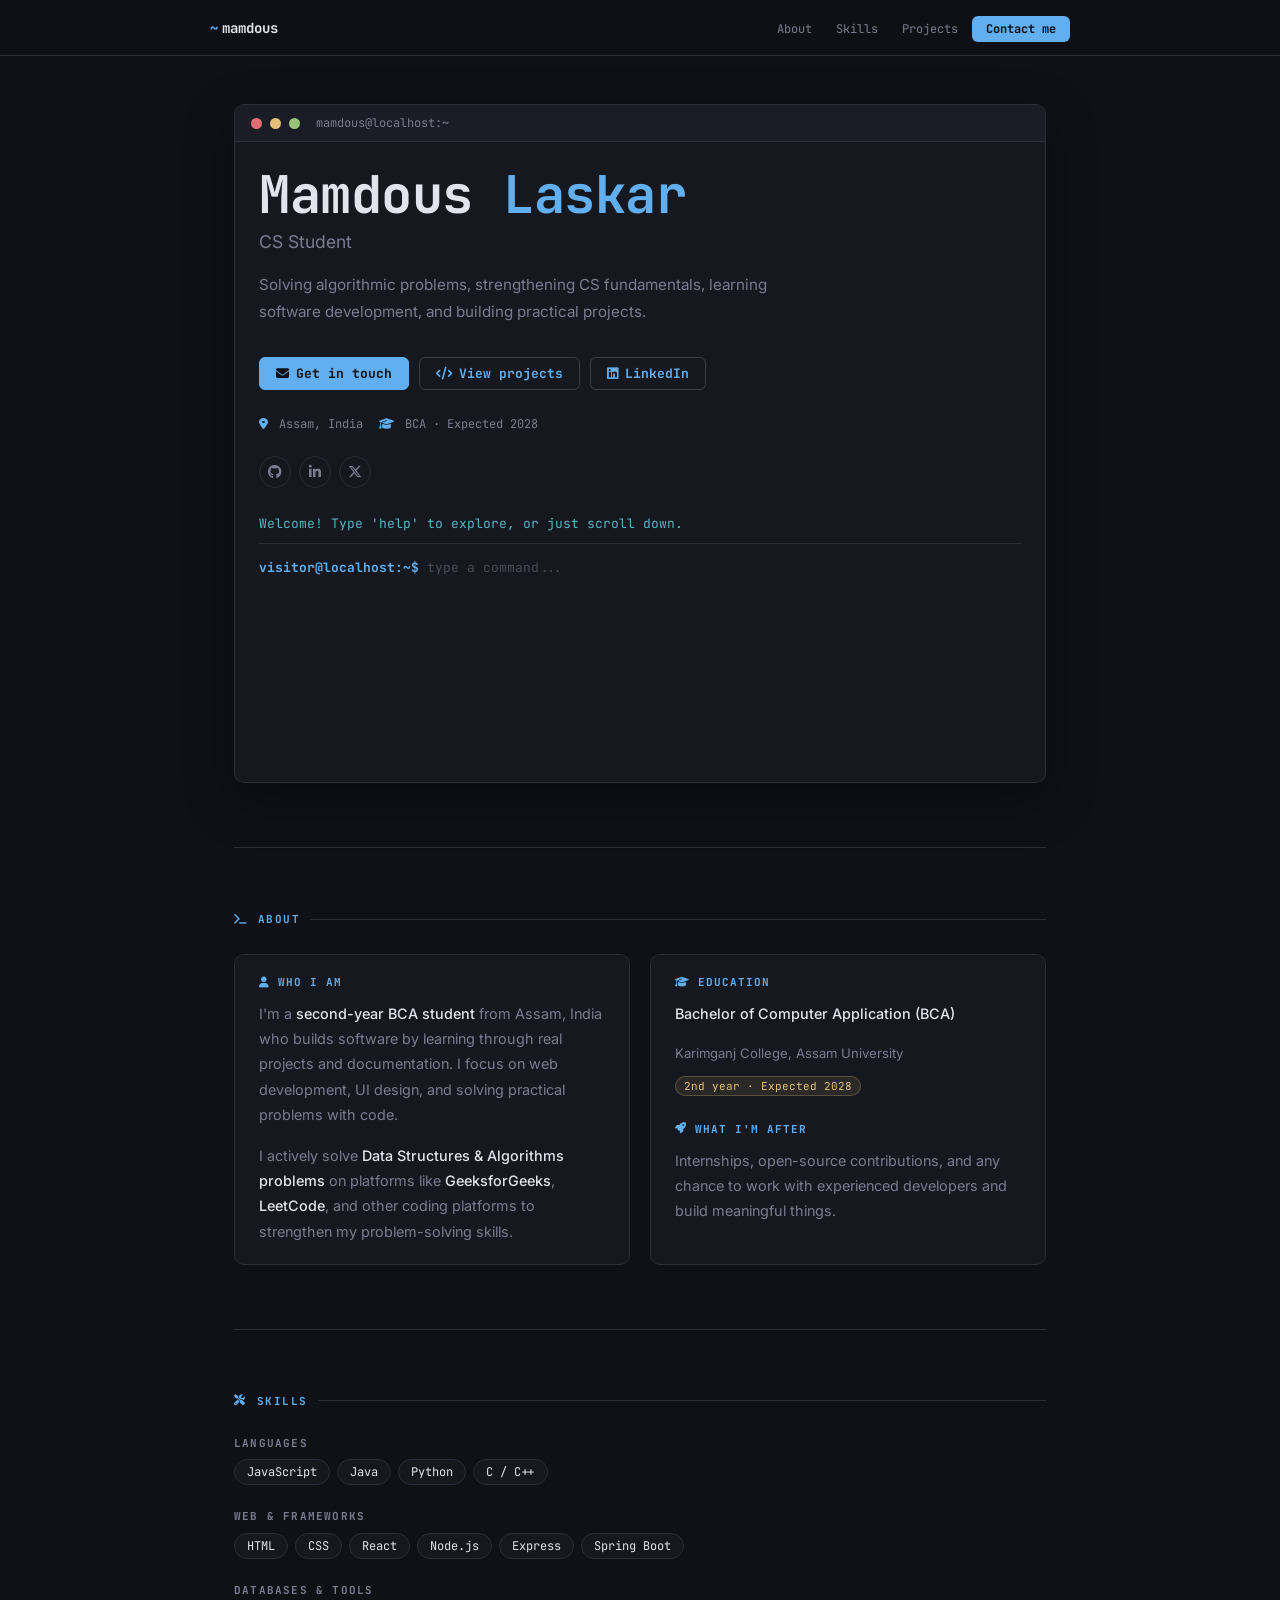
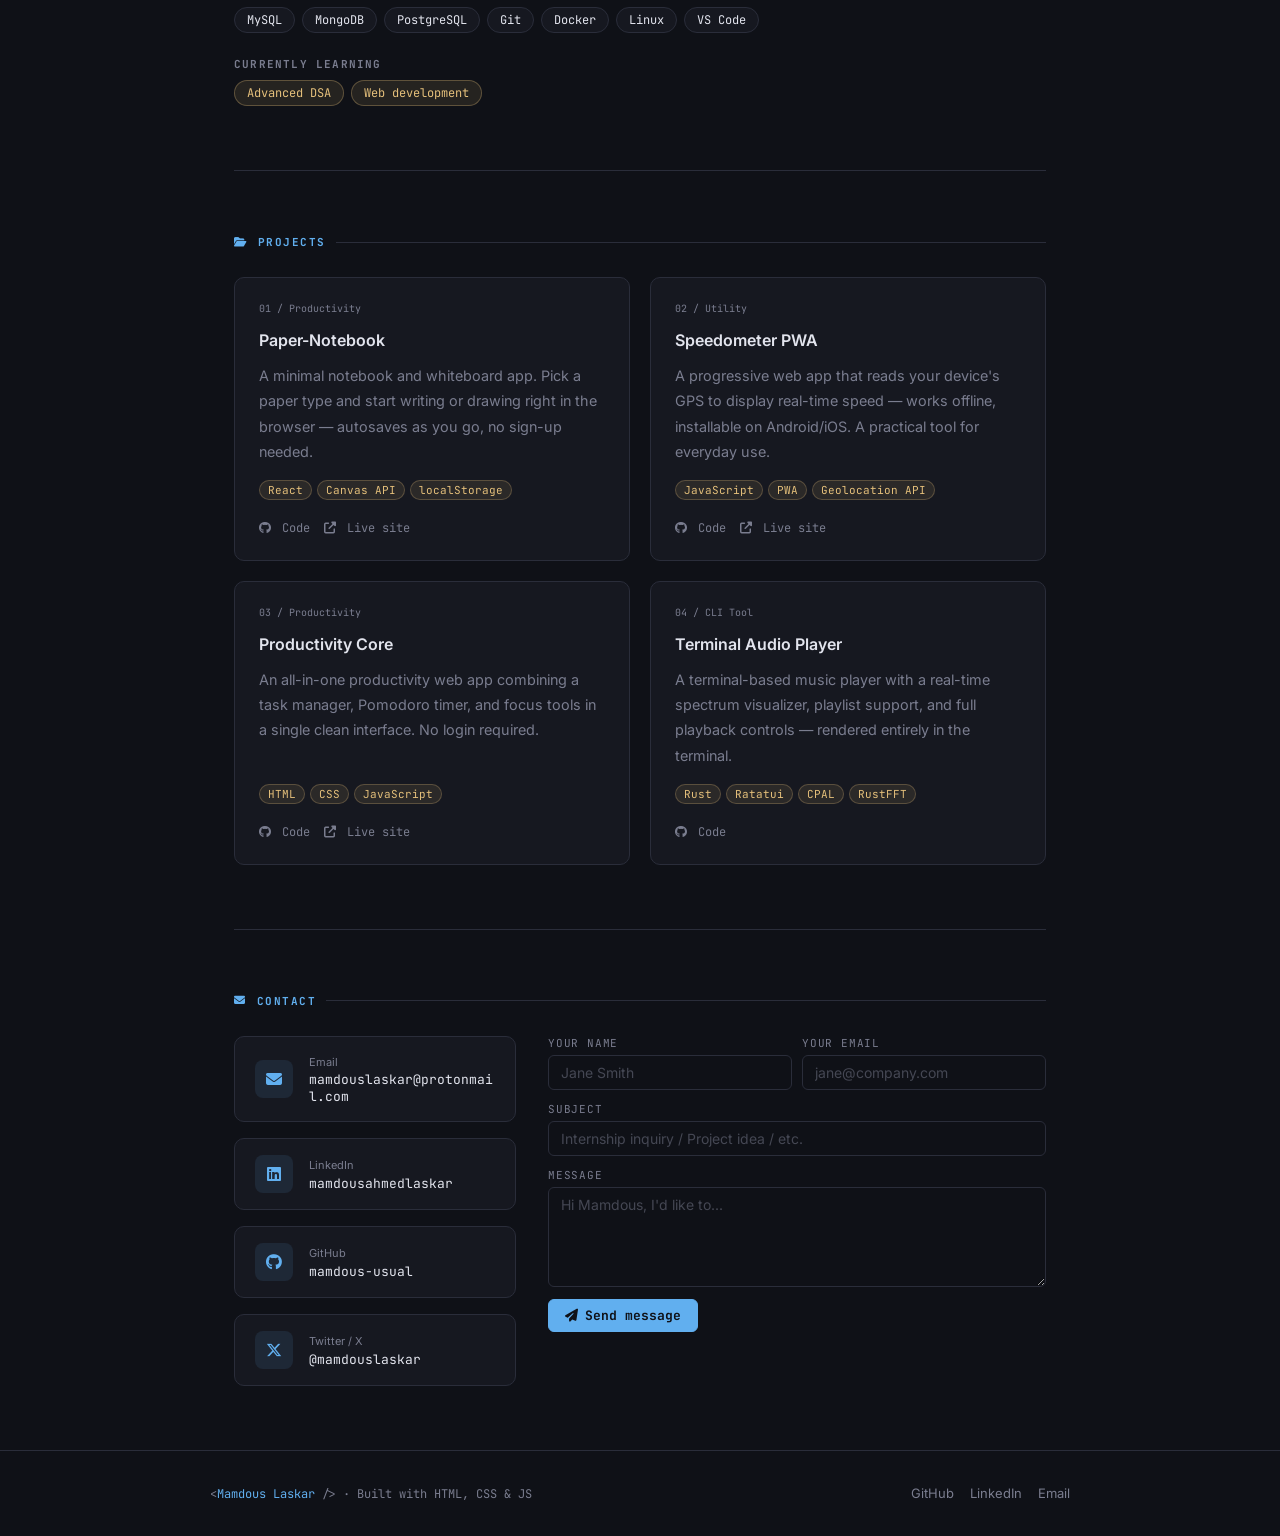
==== index.html @ cb84c3ed "Remake the website" ====
<!DOCTYPE html>
<html lang="en">
<head>
<meta charset="UTF-8">
<meta name="viewport" content="width=device-width, initial-scale=1.0">
<title>Mamdous Laskar</title>
<meta name="description" content="Interested in computers, software, and understanding how things work.">
<meta name="author" content="Mamdous Laskar">
<meta name="theme-color" content="#0f1117">
<meta property="og:title" content="Mamdous Laskar">
<meta property="og:description" content="A curious mind with a thing for computers.">
<meta property="og:type" content="website">
<meta property="og:url" content="https://mamdous.vercel.app/">
<meta name="twitter:card" content="summary">
<link rel="canonical" href="https://mamdous.vercel.app/">
<link rel="icon" type="image/svg+xml" href="favicon.svg">

<link rel="preconnect" href="https://fonts.googleapis.com">
<link rel="preconnect" href="https://fonts.gstatic.com" crossorigin>
<link rel="stylesheet" href="https://fonts.googleapis.com/css2?family=JetBrains+Mono:wght@400;500;700&family=Inter:wght@400;500;600&display=swap">
<link rel="stylesheet" href="https://cdnjs.cloudflare.com/ajax/libs/font-awesome/6.5.1/css/all.min.css">
<link rel="stylesheet" href="css/style.css">
<noscript><style>.fade-in { opacity: 1; transform: none; }</style></noscript>

<script type="application/ld+json">
{
  "@context": "https://schema.org",
  "@type": "Person",
  "name": "Mamdous Laskar",
  "jobTitle": "Computer Science Student",
  "url": "https://mamdous.me",
  "sameAs": [
    "https://github.com/mamdous-usual",
    "https://linkedin.com/in/mamdousahmedlaskar",
    "https://x.com/mamdouslaskar"
  ],
  "contactPoint": { "@type": "ContactPoint", "email": "mamdouslaskar@protonmail.com" }
}
</script>
</head>
<body>

<nav aria-label="Main navigation">
  <a href="#" class="nav-logo"><span>~</span>mamdous</a>
  <ul class="nav-links">
    <li><a href="#about">About</a></li>
    <li><a href="#skills">Skills</a></li>
    <li><a href="#projects">Projects</a></li>
    <li><a href="#contact" class="nav-cta">Contact me</a></li>
  </ul>
  <button class="nav-toggle" id="nav-toggle" aria-label="Toggle menu" aria-expanded="false" aria-controls="mobile-nav">
    <i class="fas fa-bars" aria-hidden="true"></i>
  </button>
</nav>

<div class="mobile-nav" id="mobile-nav">
  <a href="#about">About</a>
  <a href="#skills">Skills</a>
  <a href="#projects">Projects</a>
  <a href="#contact" class="nav-cta">Contact me</a>
</div>

<main>

<!-- Hero: the terminal -->
<section id="hero" aria-label="Introduction">
  <div class="terminal" role="region" aria-label="Interactive terminal">
    <div class="terminal-bar" aria-hidden="true">
      <span class="dot dot-red"></span>
      <span class="dot dot-amber"></span>
      <span class="dot dot-green"></span>
      <span class="terminal-title">mamdous@localhost:~</span>
    </div>

    <div class="terminal-body" id="term-body">
      <div class="intro">
        <h1 class="name"><span>Mamdous</span> <span class="name-accent">Laskar</span></h1>
        <p class="title">CS Student</p>
        <p class="desc">Solving algorithmic problems, strengthening CS fundamentals, learning software development, and building practical projects.</p>

        <div class="actions">
          <a href="#contact" class="btn btn-primary"><i class="fas fa-envelope" aria-hidden="true"></i> Get in touch</a>
          <a href="#projects" class="btn"><i class="fas fa-code" aria-hidden="true"></i> View projects</a>
          <a href="https://linkedin.com/in/mamdousahmedlaskar" target="_blank" rel="noopener" class="btn"><i class="fab fa-linkedin" aria-hidden="true"></i> LinkedIn</a>
        </div>

        <ul class="meta">
          <li><i class="fas fa-map-marker-alt" aria-hidden="true"></i> Assam, India</li>
          <li><i class="fas fa-graduation-cap" aria-hidden="true"></i> BCA · Expected 2028</li>
        </ul>

        <div class="social">
          <a href="https://github.com/mamdous-usual" target="_blank" rel="noopener" aria-label="GitHub"><i class="fab fa-github" aria-hidden="true"></i></a>
          <a href="https://linkedin.com/in/mamdousahmedlaskar" target="_blank" rel="noopener" aria-label="LinkedIn"><i class="fab fa-linkedin-in" aria-hidden="true"></i></a>
          <a href="https://x.com/mamdouslaskar" target="_blank" rel="noopener" aria-label="X"><i class="fab fa-x-twitter" aria-hidden="true"></i></a>
        </div>
      </div>

      <div id="term-output" aria-live="polite"></div>

      <label class="prompt-row">
        <span class="prompt" aria-hidden="true">visitor@localhost:~$</span>
        <span class="input-wrap">
          <span class="suggest" id="suggest" role="listbox"></span>
          <input type="text" id="term-input" aria-label="Terminal command" placeholder="type a command..." autocomplete="off" autocorrect="off" autocapitalize="off" spellcheck="false">
        </span>
      </label>
    </div>
  </div>
</section>

<!-- About -->
<section id="about" class="fade-in" aria-labelledby="about-heading">
  <h2 class="section-label" id="about-heading"><i class="fas fa-terminal" aria-hidden="true"></i> About</h2>
  <div class="grid grid-2">
    <div class="card">
      <h3 class="card-title"><i class="fas fa-user" aria-hidden="true"></i> Who I am</h3>
      <p>I'm a <strong>second-year BCA student</strong> from Assam, India who builds software by learning through real projects and documentation. I focus on web development, UI design, and solving practical problems with code.</p>
      <p>I actively solve <strong>Data Structures &amp; Algorithms problems</strong> on platforms like <strong>GeeksforGeeks</strong>, <strong>LeetCode</strong>, and other coding platforms to strengthen my problem-solving skills.</p>
    </div>
    <div class="card">
      <h3 class="card-title"><i class="fas fa-graduation-cap" aria-hidden="true"></i> Education</h3>
      <p class="edu-degree">Bachelor of Computer Application (BCA)</p>
      <p class="edu-school">Karimganj College, Assam University</p>
      <span class="tag tag-amber">2nd year · Expected 2028</span>

      <h3 class="card-title card-title-spaced"><i class="fas fa-rocket" aria-hidden="true"></i> What I'm after</h3>
      <p>Internships, open-source contributions, and any chance to work with experienced developers and build meaningful things.</p>
    </div>
  </div>
</section>

<!-- Skills -->
<section id="skills" class="fade-in" aria-labelledby="skills-heading">
  <h2 class="section-label" id="skills-heading"><i class="fas fa-tools" aria-hidden="true"></i> Skills</h2>
  <div class="skills">
    <div>
      <h3 class="skill-group">Languages</h3>
      <div class="pills">
        <span class="pill">JavaScript</span>
        <span class="pill">Java</span>
        <span class="pill">Python</span>
        <span class="pill">C / C++</span>
      </div>
    </div>
    <div>
      <h3 class="skill-group">Web &amp; Frameworks</h3>
      <div class="pills">
        <span class="pill">HTML</span>
        <span class="pill">CSS</span>
        <span class="pill">React</span>
        <span class="pill">Node.js</span>
        <span class="pill">Express</span>
        <span class="pill">Spring Boot</span>
      </div>
    </div>
    <div>
      <h3 class="skill-group">Databases &amp; Tools</h3>
      <div class="pills">
        <span class="pill">MySQL</span>
        <span class="pill">MongoDB</span>
        <span class="pill">PostgreSQL</span>
        <span class="pill">Git</span>
        <span class="pill">Docker</span>
        <span class="pill">Linux</span>
        <span class="pill">VS Code</span>
      </div>
    </div>
    <div>
      <h3 class="skill-group">Currently learning</h3>
      <div class="pills">
        <span class="pill pill-amber">Advanced DSA</span>
        <span class="pill pill-amber">Web development</span>
      </div>
    </div>
  </div>
</section>

<!-- Projects -->
<section id="projects" class="fade-in" aria-labelledby="projects-heading">
  <h2 class="section-label" id="projects-heading"><i class="fas fa-folder-open" aria-hidden="true"></i> Projects</h2>
  <div class="grid grid-projects">

    <article class="card project">
      <p class="project-kind">01 / Productivity</p>
      <h3 class="project-name">Paper-Notebook</h3>
      <p class="project-desc">A minimal notebook and whiteboard app. Pick a paper type and start writing or drawing right in the browser — autosaves as you go, no sign-up needed.</p>
      <div class="tags"><span class="tag tag-amber">React</span><span class="tag tag-amber">Canvas API</span><span class="tag tag-amber">localStorage</span></div>
      <div class="project-links">
        <a href="https://github.com/mamdous-usual/paper-notebook" target="_blank" rel="noopener"><i class="fab fa-github" aria-hidden="true"></i> Code</a>
        <a href="https://papernotebook.vercel.app" target="_blank" rel="noopener"><i class="fas fa-external-link-alt" aria-hidden="true"></i> Live site</a>
      </div>
    </article>

    <article class="card project">
      <p class="project-kind">02 / Utility</p>
      <h3 class="project-name">Speedometer PWA</h3>
      <p class="project-desc">A progressive web app that reads your device's GPS to display real-time speed — works offline, installable on Android/iOS. A practical tool for everyday use.</p>
      <div class="tags"><span class="tag tag-amber">JavaScript</span><span class="tag tag-amber">PWA</span><span class="tag tag-amber">Geolocation API</span></div>
      <div class="project-links">
        <a href="https://github.com/mamdous-usual/speedometer" target="_blank" rel="noopener"><i class="fab fa-github" aria-hidden="true"></i> Code</a>
        <a href="https://speedometerweb.vercel.app" target="_blank" rel="noopener"><i class="fas fa-external-link-alt" aria-hidden="true"></i> Live site</a>
      </div>
    </article>

    <article class="card project">
      <p class="project-kind">03 / Productivity</p>
      <h3 class="project-name">Productivity Core</h3>
      <p class="project-desc">An all-in-one productivity web app combining a task manager, Pomodoro timer, and focus tools in a single clean interface. No login required.</p>
      <div class="tags"><span class="tag tag-amber">HTML</span><span class="tag tag-amber">CSS</span><span class="tag tag-amber">JavaScript</span></div>
      <div class="project-links">
        <a href="https://github.com/mamdous-usual/productivity-core" target="_blank" rel="noopener"><i class="fab fa-github" aria-hidden="true"></i> Code</a>
        <a href="https://productivitycore.vercel.app" target="_blank" rel="noopener"><i class="fas fa-external-link-alt" aria-hidden="true"></i> Live site</a>
      </div>
    </article>

    <article class="card project">
      <p class="project-kind">04 / CLI Tool</p>
      <h3 class="project-name">Terminal Audio Player</h3>
      <p class="project-desc">A terminal-based music player with a real-time spectrum visualizer, playlist support, and full playback controls — rendered entirely in the terminal.</p>
      <div class="tags"><span class="tag tag-amber">Rust</span><span class="tag tag-amber">Ratatui</span><span class="tag tag-amber">CPAL</span><span class="tag tag-amber">RustFFT</span></div>
      <div class="project-links">
        <a href="https://github.com/mamdous-usual/terminal-audio-player" target="_blank" rel="noopener"><i class="fab fa-github" aria-hidden="true"></i> Code</a>
      </div>
    </article>

  </div>
</section>

<!-- Contact -->
<section id="contact" class="fade-in" aria-labelledby="contact-heading">
  <h2 class="section-label" id="contact-heading"><i class="fas fa-envelope" aria-hidden="true"></i> Contact</h2>
  <div class="grid grid-2 contact">
    <div class="contact-list">
      <a href="mailto:mamdouslaskar@protonmail.com" class="contact-item">
        <span class="contact-icon"><i class="fas fa-envelope" aria-hidden="true"></i></span>
        <span><span class="contact-label">Email</span><span class="contact-value">mamdouslaskar@protonmail.com</span></span>
      </a>
      <a href="https://linkedin.com/in/mamdousahmedlaskar" target="_blank" rel="noopener" class="contact-item">
        <span class="contact-icon"><i class="fab fa-linkedin" aria-hidden="true"></i></span>
        <span><span class="contact-label">LinkedIn</span><span class="contact-value">mamdousahmedlaskar</span></span>
      </a>
      <a href="https://github.com/mamdous-usual" target="_blank" rel="noopener" class="contact-item">
        <span class="contact-icon"><i class="fab fa-github" aria-hidden="true"></i></span>
        <span><span class="contact-label">GitHub</span><span class="contact-value">mamdous-usual</span></span>
      </a>
      <a href="https://x.com/mamdouslaskar" target="_blank" rel="noopener" class="contact-item">
        <span class="contact-icon"><i class="fab fa-x-twitter" aria-hidden="true"></i></span>
        <span><span class="contact-label">Twitter / X</span><span class="contact-value">@mamdouslaskar</span></span>
      </a>
    </div>

    <form class="form" id="contact-form" aria-label="Send a message">
      <div class="form-row">
        <div class="field">
          <label for="cf-name">Your name</label>
          <input type="text" id="cf-name" placeholder="Jane Smith" autocomplete="name" required>
        </div>
        <div class="field">
          <label for="cf-email">Your email</label>
          <input type="email" id="cf-email" placeholder="jane@company.com" autocomplete="email" required>
        </div>
      </div>
      <div class="field">
        <label for="cf-subject">Subject</label>
        <input type="text" id="cf-subject" placeholder="Internship inquiry / Project idea / etc." required>
      </div>
      <div class="field">
        <label for="cf-msg">Message</label>
        <textarea id="cf-msg" placeholder="Hi Mamdous, I'd like to..." required></textarea>
      </div>
      <button type="submit" class="btn btn-primary"><i class="fas fa-paper-plane" aria-hidden="true"></i> Send message</button>
      <p class="form-status" id="form-status" role="status" aria-live="polite" hidden></p>
    </form>
  </div>
</section>

</main>

<footer>
  <p class="footer-mono">&lt;<span>Mamdous Laskar</span> /&gt; · Built with HTML, CSS &amp; JS</p>
  <div class="footer-links">
    <a href="https://github.com/mamdous-usual" target="_blank" rel="noopener">GitHub</a>
    <a href="https://linkedin.com/in/mamdousahmedlaskar" target="_blank" rel="noopener">LinkedIn</a>
    <a href="mailto:mamdouslaskar@protonmail.com">Email</a>
  </div>
</footer>

<script src="js/terminal.js"></script>
<script src="js/main.js"></script>
</body>
</html>
---- css/style.css ----
/* ---------- tokens (GitHub dark) ---------- */
:root {
  --bg:        #0f1117;
  --inset:     #1a1d25;
  --surface:   #161820;
  --raised:    #1d1f2b;
  --border:    #2a2d3a;
  --border-hi: #3a3d4a;
  --text:      #e2e4ed;
  --muted:     #7a7d8f;

  --blue:      #61afef;
  --amber:     #e5c07b;
  --red:       #e06c75;
  --cyan:      #56b6c2;

  --blue-tint:  rgba(97, 175, 239, 0.1);
  --amber-tint: rgba(229, 192, 123, 0.1);

  --mono: 'JetBrains Mono', ui-monospace, SFMono-Regular, Menlo, monospace;
  --sans: 'Inter', -apple-system, 'Segoe UI', sans-serif;
  --radius: 6px;
  --width: 860px;
  --nav-h: 56px;
}

/* ---------- base ---------- */
*, *::before, *::after { margin: 0; padding: 0; box-sizing: border-box; }
[hidden] { display: none !important; }

html { scroll-behavior: smooth; scroll-padding-top: calc(var(--nav-h) + 16px); }

body {
  background: var(--bg);
  color: var(--text);
  font-family: var(--sans);
  line-height: 1.65;
  overflow-x: hidden;
}

a { color: var(--blue); text-decoration: none; }
a:hover { text-decoration: underline; }
ul { list-style: none; }

:focus-visible { outline: 2px solid var(--blue); outline-offset: 2px; }

::-webkit-scrollbar { width: 8px; height: 8px; }
::-webkit-scrollbar-thumb { background: var(--border); border-radius: 4px; }
::-webkit-scrollbar-thumb:hover { background: var(--border-hi); }

main { max-width: var(--width); margin: 0 auto; padding: 0 1.5rem; }
section { padding: 4rem 0; border-bottom: 1px solid var(--border); }
section:last-of-type { border-bottom: 0; }

.section-label {
  display: flex; align-items: center; gap: 10px;
  margin-bottom: 1.75rem;
  font: 700 11px var(--mono);
  letter-spacing: 1.5px; text-transform: uppercase;
  color: var(--blue);
}
.section-label::after { content: ''; flex: 1; height: 1px; background: var(--border); }

/* ---------- nav ---------- */
nav {
  position: sticky; top: 0; z-index: 100;
  height: var(--nav-h);
  padding: 0 max(1.5rem, calc((100% - var(--width)) / 2));
  display: flex; align-items: center; justify-content: space-between;
  background: rgba(15, 17, 23, 0.9);
  backdrop-filter: blur(12px);
  border-bottom: 1px solid var(--border);
}
.nav-logo { font: 700 14px var(--mono); color: var(--text); }
.nav-logo span { color: var(--blue); margin-right: 4px; }
.nav-logo:hover { text-decoration: none; }

.nav-links { display: flex; align-items: center; gap: 4px; }
.nav-links a, .mobile-nav a {
  font: 12px var(--mono);
  color: var(--muted);
  padding: 5px 10px;
  border-radius: var(--radius);
}
.nav-links a:hover, .mobile-nav a:hover { color: var(--text); background: var(--raised); text-decoration: none; }
.nav-links a[aria-current], .mobile-nav a[aria-current] { color: var(--text); }

.nav-links .nav-cta, .mobile-nav .nav-cta {
  color: var(--bg); background: var(--blue); font-weight: 700;
  padding: 5px 14px;
}
.nav-links .nav-cta:hover, .mobile-nav .nav-cta:hover { background: var(--blue); opacity: .88; }

.nav-toggle {
  display: none;
  width: 36px; height: 36px;
  align-items: center; justify-content: center;
  background: var(--raised); color: var(--text);
  border: 1px solid var(--border); border-radius: var(--radius);
  cursor: pointer;
}
.nav-toggle:hover { border-color: var(--border-hi); }

.mobile-nav {
  display: none;
  position: fixed; top: var(--nav-h); left: 0; right: 0; z-index: 99;
  padding: 1rem; gap: 4px; flex-direction: column;
  background: var(--bg);
  border-bottom: 1px solid var(--border);
}
.mobile-nav.open { display: flex; }
.mobile-nav a { font-size: 14px; padding: 10px 14px; }
.mobile-nav .nav-cta { text-align: center; margin-top: 4px; }

/* ---------- buttons, tags, cards ---------- */
.btn {
  display: inline-flex; align-items: center; gap: 7px;
  padding: 7px 16px;
  font: 700 13px var(--mono);
  color: var(--blue); background: transparent;
  border: 1px solid var(--border-hi); border-radius: var(--radius);
  cursor: pointer; white-space: nowrap;
  transition: background .15s, border-color .15s;
}
.btn:hover { background: var(--blue-tint); border-color: var(--blue); text-decoration: none; }
.btn-primary { color: var(--bg); background: var(--blue); border-color: var(--blue); }
.btn-primary:hover { background: var(--blue); opacity: .88; }

.tag, .pill {
  display: inline-block;
  font: 11px var(--mono);
  border-radius: 20px;
}
.tag { padding: 2px 8px; }
.tag-amber { color: var(--amber); background: var(--amber-tint); border: 1px solid rgba(229, 192, 123, 0.25); }
.pill { font-size: 12px; padding: 4px 12px; background: var(--surface); border: 1px solid var(--border); }
.pill:hover { border-color: var(--blue); color: var(--blue); }
.pill-amber { color: var(--amber); border-color: rgba(229, 192, 123, 0.3); background: var(--amber-tint); }
.pill-amber:hover { border-color: var(--amber); color: var(--amber); }

.grid { display: grid; gap: 1.25rem; }
.grid-2 { grid-template-columns: 1fr 1fr; }
.grid-projects { grid-template-columns: repeat(auto-fit, minmax(260px, 1fr)); }

.card {
  background: var(--surface);
  border: 1px solid var(--border);
  border-radius: 10px;
  padding: 1.25rem 1.5rem;
}
.card p { font-size: .9rem; color: var(--muted); line-height: 1.75; }
.card p + p { margin-top: 1rem; }
.card strong { color: var(--text); font-weight: 500; }
.card-title {
  display: flex; align-items: center; gap: 8px;
  margin-bottom: .75rem;
  font: 700 11px var(--mono);
  letter-spacing: 1px; text-transform: uppercase;
  color: var(--blue);
}
.card-title-spaced { margin-top: 1.5rem; }

/* ---------- hero / terminal ---------- */
#hero { padding: 3rem 0 4rem; }

.terminal {
  background: var(--surface);
  border: 1px solid var(--border);
  border-radius: 10px;
  overflow: hidden;
  box-shadow: 0 16px 48px rgba(0, 0, 0, 0.35);
}
.terminal-bar {
  display: flex; align-items: center; gap: 8px;
  padding: 10px 16px;
  background: var(--inset);
  border-bottom: 1px solid var(--border);
}
.dot { width: 11px; height: 11px; border-radius: 50%; }
.dot-red { background: var(--red); }
.dot-amber { background: var(--amber); }
.dot-green { background: #98c379; }
.terminal-title { margin-left: 8px; font: 12px var(--mono); color: var(--muted); }

.terminal-body {
  height: clamp(420px, 72vh, 640px);
  padding: 1.5rem;
  overflow-y: auto;
  font: 13px/1.8 var(--mono);
}

/* intro (sits at the top of the terminal) */
.intro { margin-bottom: 1.5rem; }
.name {
  font: 700 clamp(2rem, 5vw, 3.25rem)/1.1 var(--mono);
  letter-spacing: -.5px;
}
.name-accent { color: var(--blue); }
.title { margin: .5rem 0 1.25rem; font: 1.1rem var(--sans); color: var(--muted); }
.desc { max-width: 520px; margin-bottom: 2rem; font: .95rem/1.75 var(--sans); color: var(--muted); }

.actions { display: flex; flex-wrap: wrap; gap: 10px; }
.meta { display: flex; flex-wrap: wrap; gap: 6px 16px; margin-top: 1.5rem; font-size: 12px; color: var(--muted); }
.meta i { margin-right: 4px; color: var(--blue); }
.social { display: flex; gap: 8px; margin-top: 1.25rem; }
.social a {
  width: 32px; height: 32px;
  display: flex; align-items: center; justify-content: center;
  font-size: 14px; color: var(--muted);
  border: 1px solid var(--border); border-radius: 50%;
}
.social a:hover { color: var(--text); border-color: var(--border-hi); background: var(--raised); text-decoration: none; }

/* terminal output */
#term-output pre { font: inherit; white-space: pre-wrap; word-break: break-word; color: var(--muted); }
#term-output .echo { color: var(--text); margin-top: .5rem; }
.prompt, #term-output .echo .ps { color: var(--blue); font-weight: 700; white-space: nowrap; }
.ok   { color: var(--blue); }
.info { color: var(--cyan); }
.warn { color: var(--amber); }
.err  { color: var(--red); }

.prompt-row {
  display: flex; align-items: center; gap: 8px;
  margin-top: .5rem; padding-top: 12px;
  border-top: 1px solid var(--border);
}
.input-wrap { position: relative; flex: 1; display: flex; }
#term-input {
  flex: 1; min-width: 0;
  background: none; border: 0; outline: 0;
  font: inherit; color: var(--text); caret-color: var(--blue);
}
#term-input::placeholder { color: var(--muted); opacity: .5; }

.suggest {
  display: none;
  position: absolute; bottom: 100%; left: 0; right: 0; z-index: 10;
  margin-bottom: 8px;
  background: var(--raised); border: 1px solid var(--border); border-radius: var(--radius);
  overflow: hidden;
}
.suggest.open { display: block; }
.suggest div { padding: 6px 12px; font-size: 12px; color: var(--muted); cursor: pointer; }
.suggest div:hover, .suggest div.active { background: var(--border); color: var(--text); }

/* ---------- about ---------- */
.edu-degree { color: var(--text) !important; font-weight: 500; }
.edu-school { font-size: .82rem !important; margin: 2px 0 6px; }

/* ---------- skills ---------- */
.skills { display: flex; flex-direction: column; gap: 1.5rem; }
.skill-group {
  margin-bottom: .6rem;
  font: 700 11px var(--mono);
  letter-spacing: 1.2px; text-transform: uppercase;
  color: var(--muted);
}
.pills { display: flex; flex-wrap: wrap; gap: 7px; }

/* ---------- projects ---------- */
.project { display: flex; flex-direction: column; padding: 1.5rem; transition: border-color .2s, transform .2s; }
.project:hover { border-color: var(--border-hi); transform: translateY(-2px); }
.project-kind { margin-bottom: .75rem; font: 10px var(--mono) !important; }
.project-name { margin-bottom: .6rem; font-size: 1rem; font-weight: 600; }
.project-desc { flex: 1; margin-bottom: 1rem; }
.tags { display: flex; flex-wrap: wrap; gap: 5px; margin-bottom: 1.25rem; }
.project-links { display: flex; gap: 14px; font: 12px var(--mono); }
.project-links a { color: var(--muted); }
.project-links a:hover { color: var(--blue); text-decoration: none; }
.project-links i { margin-right: 4px; }

/* ---------- contact ---------- */
.contact { grid-template-columns: 5fr 6fr; gap: 2rem; align-items: start; }
.contact-list { display: flex; flex-direction: column; gap: 1rem; }
.contact-item {
  display: flex; align-items: center; gap: 1rem;
  padding: 1rem 1.25rem;
  background: var(--surface);
  border: 1px solid var(--border); border-radius: 10px;
  color: inherit;
  transition: border-color .15s;
}
.contact-item:hover { border-color: var(--blue); text-decoration: none; }
.contact-icon {
  flex-shrink: 0;
  width: 38px; height: 38px;
  display: flex; align-items: center; justify-content: center;
  font-size: 16px; color: var(--blue);
  background: var(--blue-tint); border-radius: 8px;
}
.contact-label { display: block; font-size: 11px; color: var(--muted); }
.contact-value { display: block; font: 13px var(--mono); overflow-wrap: anywhere; }

.form { display: flex; flex-direction: column; gap: 12px; }
.form .btn { align-self: flex-start; }
.form-row { display: grid; grid-template-columns: 1fr 1fr; gap: 10px; }
.field { display: flex; flex-direction: column; gap: 5px; }
.field label { font: 11px var(--mono); letter-spacing: .8px; text-transform: uppercase; color: var(--muted); }
.field input, .field textarea {
  padding: 8px 12px;
  font: 14px var(--sans); color: var(--text);
  background: var(--bg);
  border: 1px solid var(--border); border-radius: var(--radius);
  resize: vertical;
}
.field input:focus, .field textarea:focus { outline: none; border-color: var(--blue); box-shadow: 0 0 0 3px var(--blue-tint); }
.field ::placeholder { color: var(--muted); opacity: .5; }
.field textarea { min-height: 100px; }
.form-status { font: 12px var(--mono); color: var(--blue); }

/* ---------- footer ---------- */
footer {
  display: flex; flex-wrap: wrap; align-items: center; justify-content: space-between; gap: 1rem;
  padding: 2rem max(1.5rem, calc((100% - var(--width)) / 2));
  border-top: 1px solid var(--border);
}
.footer-mono { font: 12px var(--mono); color: var(--muted); }
.footer-mono span { color: var(--blue); }
.footer-links { display: flex; gap: 16px; font-size: 13px; }
.footer-links a { color: var(--muted); }
.footer-links a:hover { color: var(--blue); }

/* ---------- scroll fade-in ---------- */
.fade-in { opacity: 0; transform: translateY(16px); transition: opacity .5s ease, transform .5s ease; }
.fade-in.visible { opacity: 1; transform: none; }

/* ---------- responsive ---------- */
@media (max-width: 768px) {
  main { padding: 0 1rem; }
  nav { padding: 0 1rem; }
  section { padding: 3rem 0; }
  #hero { padding: 2rem 0 3rem; }
  .grid-2, .form-row { grid-template-columns: 1fr; }
  .grid-2 { gap: 1rem; }
  .terminal-body { height: auto; min-height: 70vh; padding: 1.25rem 1rem; }
}

@media (max-width: 600px) {
  .nav-links { display: none; }
  .nav-toggle { display: flex; }
  .actions { flex-direction: column; }
  .actions .btn { justify-content: center; }
  .prompt { font-size: 11px; }
  #term-input { font-size: 16px; }
}

@media (prefers-reduced-motion: reduce) {
  html { scroll-behavior: auto; }
  *, *::before, *::after { animation: none !important; transition: none !important; }
  .fade-in { opacity: 1; transform: none; }
}
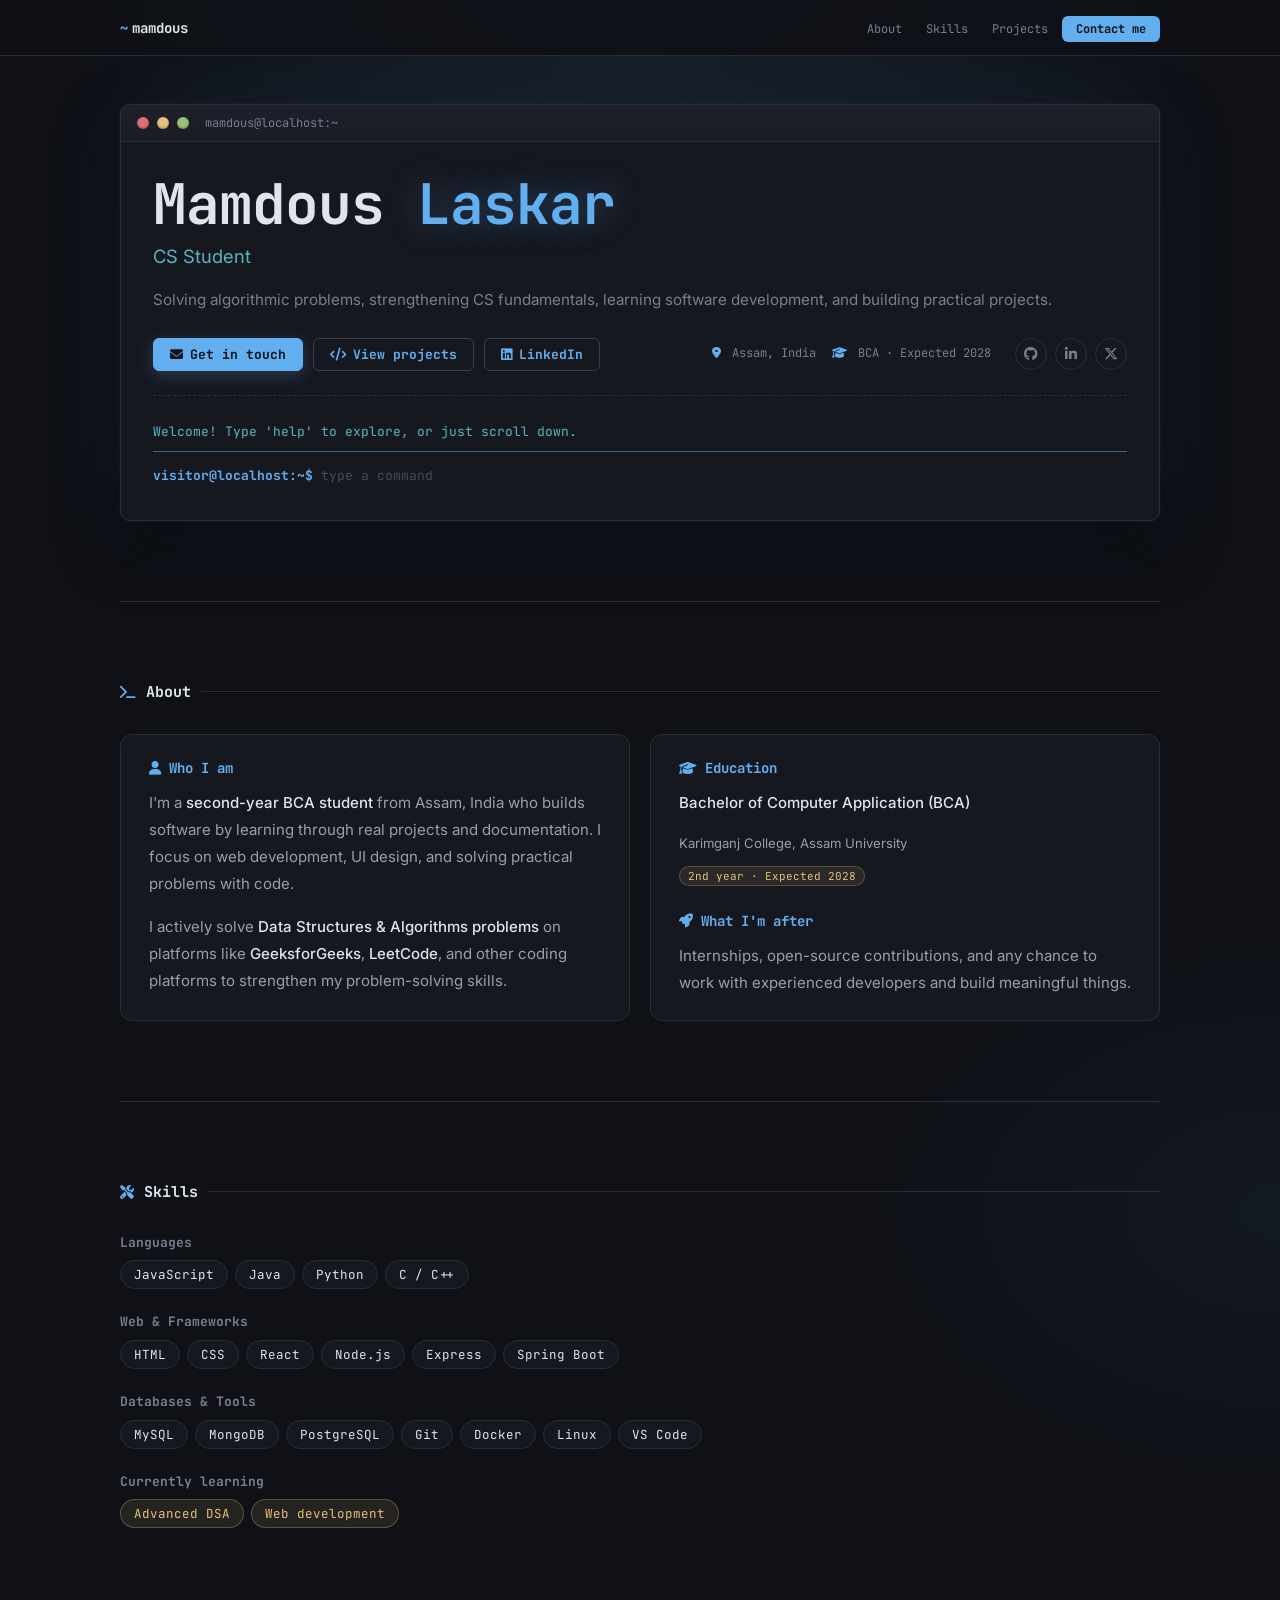
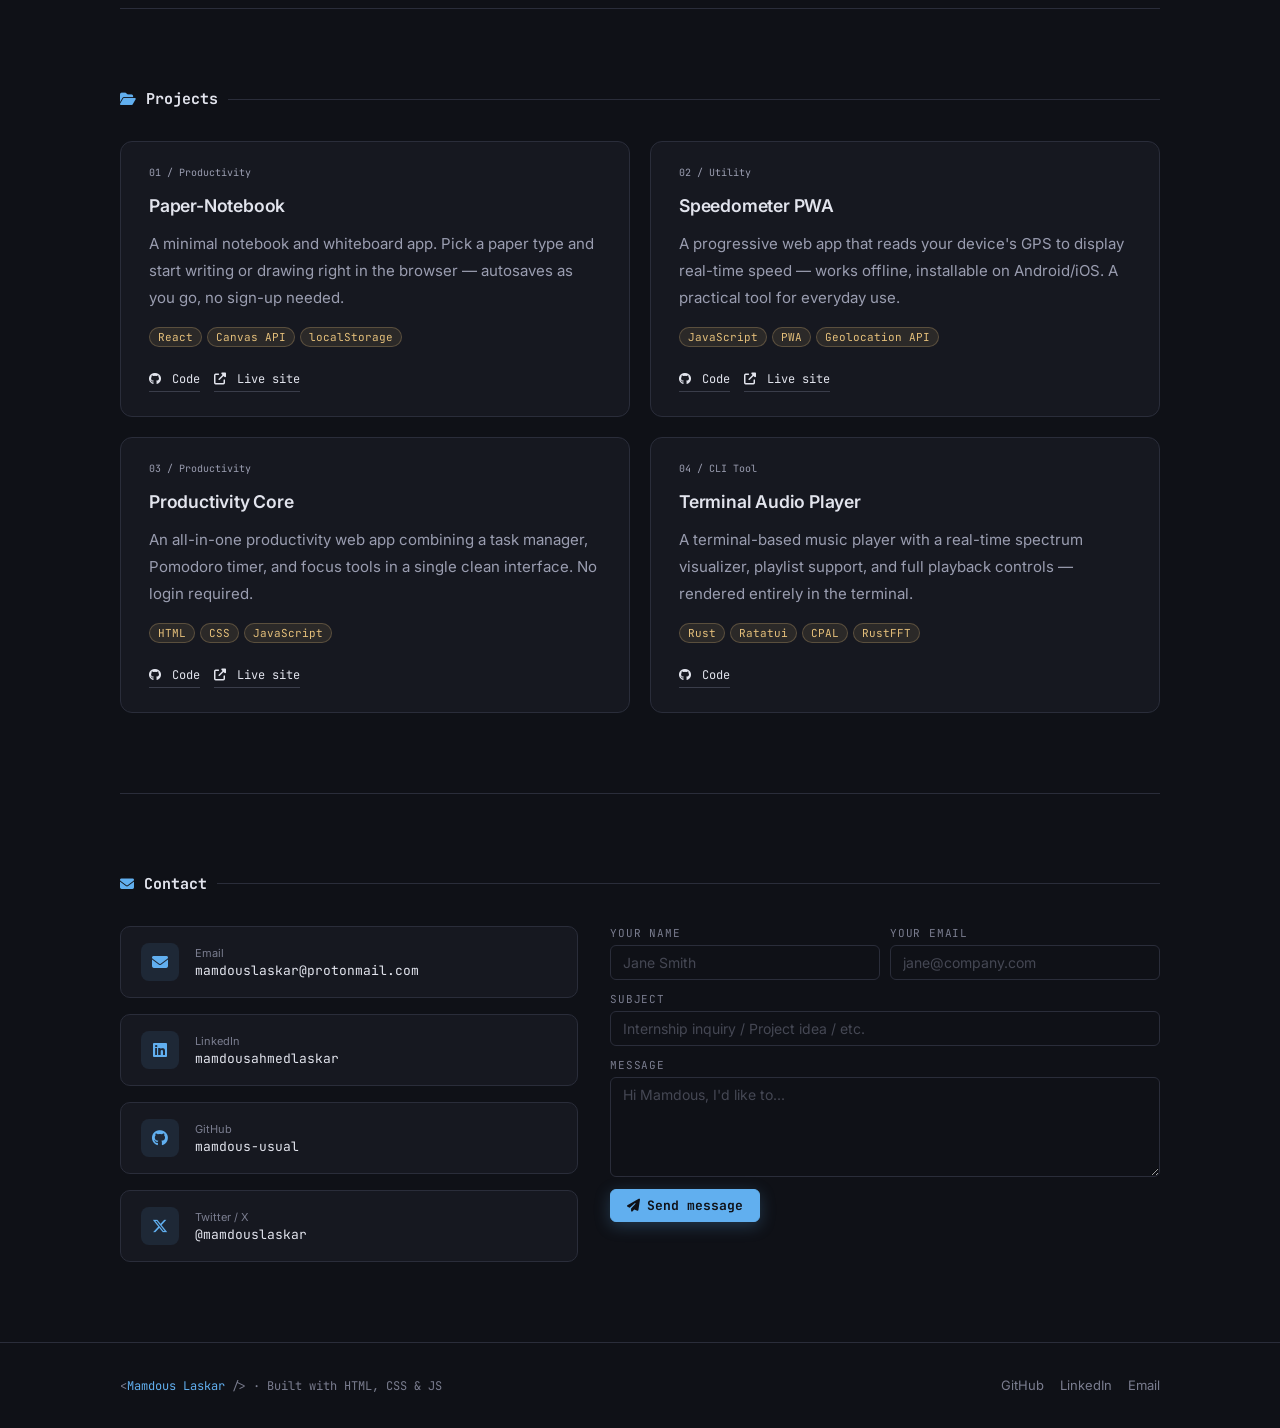
==== commit 0728da56: "add files" ====
--- a/index.html
+++ b/index.html
@@ -84,15 +84,16 @@
           <a href="https://linkedin.com/in/mamdousahmedlaskar" target="_blank" rel="noopener" class="btn"><i class="fab fa-linkedin" aria-hidden="true"></i> LinkedIn</a>
         </div>
 
-        <ul class="meta">
-          <li><i class="fas fa-map-marker-alt" aria-hidden="true"></i> Assam, India</li>
-          <li><i class="fas fa-graduation-cap" aria-hidden="true"></i> BCA · Expected 2028</li>
-        </ul>
-
-        <div class="social">
-          <a href="https://github.com/mamdous-usual" target="_blank" rel="noopener" aria-label="GitHub"><i class="fab fa-github" aria-hidden="true"></i></a>
-          <a href="https://linkedin.com/in/mamdousahmedlaskar" target="_blank" rel="noopener" aria-label="LinkedIn"><i class="fab fa-linkedin-in" aria-hidden="true"></i></a>
-          <a href="https://x.com/mamdouslaskar" target="_blank" rel="noopener" aria-label="X"><i class="fab fa-x-twitter" aria-hidden="true"></i></a>
+        <div class="intro-side">
+          <ul class="meta">
+            <li><i class="fas fa-map-marker-alt" aria-hidden="true"></i> Assam, India</li>
+            <li><i class="fas fa-graduation-cap" aria-hidden="true"></i> BCA · Expected 2028</li>
+          </ul>
+          <div class="social">
+            <a href="https://github.com/mamdous-usual" target="_blank" rel="noopener" aria-label="GitHub"><i class="fab fa-github" aria-hidden="true"></i></a>
+            <a href="https://linkedin.com/in/mamdousahmedlaskar" target="_blank" rel="noopener" aria-label="LinkedIn"><i class="fab fa-linkedin-in" aria-hidden="true"></i></a>
+            <a href="https://x.com/mamdouslaskar" target="_blank" rel="noopener" aria-label="X"><i class="fab fa-x-twitter" aria-hidden="true"></i></a>
+          </div>
         </div>
       </div>
 
@@ -102,7 +103,7 @@
         <span class="prompt" aria-hidden="true">visitor@localhost:~$</span>
         <span class="input-wrap">
           <span class="suggest" id="suggest" role="listbox"></span>
-          <input type="text" id="term-input" aria-label="Terminal command" placeholder="type a command..." autocomplete="off" autocorrect="off" autocapitalize="off" spellcheck="false">
+          <input type="text" id="term-input" aria-label="Terminal command" placeholder="type a command" autocomplete="off" autocorrect="off" autocapitalize="off" spellcheck="false">
         </span>
       </label>
     </div>
--- a/css/style.css
+++ b/css/style.css
@@ -20,7 +20,9 @@
   --mono: 'JetBrains Mono', ui-monospace, SFMono-Regular, Menlo, monospace;
   --sans: 'Inter', -apple-system, 'Segoe UI', sans-serif;
   --radius: 6px;
-  --width: 860px;
+  --width: 1040px;
+  --gutter: clamp(1rem, 4vw, 2rem);
+  --section-y: clamp(3rem, 7vw, 5rem);
   --nav-h: 56px;
 }
 
@@ -36,6 +38,10 @@
   font-family: var(--sans);
   line-height: 1.65;
   overflow-x: hidden;
+  background-image:
+    radial-gradient(900px 480px at 50% -80px, rgba(97,175,239,.13), transparent 70%),
+    radial-gradient(600px 400px at 100% 40%, rgba(86,182,194,.05), transparent 70%);
+  background-repeat: no-repeat;
 }
 
 a { color: var(--blue); text-decoration: none; }
@@ -48,24 +54,24 @@
 ::-webkit-scrollbar-thumb { background: var(--border); border-radius: 4px; }
 ::-webkit-scrollbar-thumb:hover { background: var(--border-hi); }
 
-main { max-width: var(--width); margin: 0 auto; padding: 0 1.5rem; }
-section { padding: 4rem 0; border-bottom: 1px solid var(--border); }
+main { max-width: calc(var(--width) + var(--gutter) * 2); margin: 0 auto; padding: 0 var(--gutter); }
+section { padding: var(--section-y) 0; border-bottom: 1px solid var(--border); }
 section:last-of-type { border-bottom: 0; }
 
 .section-label {
   display: flex; align-items: center; gap: 10px;
-  margin-bottom: 1.75rem;
-  font: 700 11px var(--mono);
-  letter-spacing: 1.5px; text-transform: uppercase;
-  color: var(--blue);
-}
+  margin-bottom: 2rem;
+  font: 700 15px var(--mono);
+  color: var(--text);
+}
+.section-label i { color: var(--blue); font-size: 14px; }
 .section-label::after { content: ''; flex: 1; height: 1px; background: var(--border); }
 
 /* ---------- nav ---------- */
 nav {
   position: sticky; top: 0; z-index: 100;
   height: var(--nav-h);
-  padding: 0 max(1.5rem, calc((100% - var(--width)) / 2));
+  padding: 0 max(var(--gutter), calc((100% - var(--width)) / 2));
   display: flex; align-items: center; justify-content: space-between;
   background: rgba(15, 17, 23, 0.9);
   backdrop-filter: blur(12px);
@@ -84,6 +90,7 @@
 }
 .nav-links a:hover, .mobile-nav a:hover { color: var(--text); background: var(--raised); text-decoration: none; }
 .nav-links a[aria-current], .mobile-nav a[aria-current] { color: var(--text); }
+.nav-links a[aria-current]:not(.nav-cta) { box-shadow: inset 0 -2px 0 var(--blue); border-radius: 0; }
 
 .nav-links .nav-cta, .mobile-nav .nav-cta {
   color: var(--bg); background: var(--blue); font-weight: 700;
@@ -120,11 +127,13 @@
   color: var(--blue); background: transparent;
   border: 1px solid var(--border-hi); border-radius: var(--radius);
   cursor: pointer; white-space: nowrap;
-  transition: background .15s, border-color .15s;
-}
+  transition: background .15s, border-color .15s, transform .15s, box-shadow .15s;
+}
+.btn:active { transform: translateY(1px); }
 .btn:hover { background: var(--blue-tint); border-color: var(--blue); text-decoration: none; }
 .btn-primary { color: var(--bg); background: var(--blue); border-color: var(--blue); }
-.btn-primary:hover { background: var(--blue); opacity: .88; }
+.btn-primary { box-shadow: 0 4px 16px rgba(97,175,239,.25); }
+.btn-primary:hover { background: var(--blue); opacity: 1; box-shadow: 0 6px 22px rgba(97,175,239,.4); }
 
 .tag, .pill {
   display: inline-block;
@@ -133,71 +142,100 @@
 }
 .tag { padding: 2px 8px; }
 .tag-amber { color: var(--amber); background: var(--amber-tint); border: 1px solid rgba(229, 192, 123, 0.25); }
-.pill { font-size: 12px; padding: 4px 12px; background: var(--surface); border: 1px solid var(--border); }
+.pill { font-size: 12.5px; padding: 5px 13px; background: var(--surface); border: 1px solid var(--border); transition: border-color .15s, color .15s, background .15s; }
+.pill:hover { background: var(--blue-tint); }
 .pill:hover { border-color: var(--blue); color: var(--blue); }
 .pill-amber { color: var(--amber); border-color: rgba(229, 192, 123, 0.3); background: var(--amber-tint); }
 .pill-amber:hover { border-color: var(--amber); color: var(--amber); }
 
 .grid { display: grid; gap: 1.25rem; }
 .grid-2 { grid-template-columns: 1fr 1fr; }
-.grid-projects { grid-template-columns: repeat(auto-fit, minmax(260px, 1fr)); }
+.grid-projects { grid-template-columns: repeat(2, minmax(0, 1fr)); }
 
 .card {
   background: var(--surface);
   border: 1px solid var(--border);
-  border-radius: 10px;
-  padding: 1.25rem 1.5rem;
-}
-.card p { font-size: .9rem; color: var(--muted); line-height: 1.75; }
+  border-radius: 12px;
+  padding: 1.5rem 1.75rem;
+  transition: border-color .2s, background .2s;
+}
+.card:hover { border-color: var(--border-hi); }
+.card p { font-size: .94rem; color: #9a9db0; line-height: 1.8; }
 .card p + p { margin-top: 1rem; }
 .card strong { color: var(--text); font-weight: 500; }
 .card-title {
   display: flex; align-items: center; gap: 8px;
   margin-bottom: .75rem;
-  font: 700 11px var(--mono);
-  letter-spacing: 1px; text-transform: uppercase;
+  font: 700 14px var(--mono);
   color: var(--blue);
 }
 .card-title-spaced { margin-top: 1.5rem; }
 
 /* ---------- hero / terminal ---------- */
-#hero { padding: 3rem 0 4rem; }
+#hero { padding: clamp(1.5rem, 4vw, 3rem) 0 var(--section-y); }
 
 .terminal {
   background: var(--surface);
   border: 1px solid var(--border);
   border-radius: 10px;
   overflow: hidden;
-  box-shadow: 0 16px 48px rgba(0, 0, 0, 0.35);
+  box-shadow: 0 24px 64px rgba(0, 0, 0, .45), 0 0 0 1px rgba(97,175,239,.04), 0 0 80px -20px rgba(97,175,239,.18);
 }
 .terminal-bar {
   display: flex; align-items: center; gap: 8px;
   padding: 10px 16px;
-  background: var(--inset);
+  background: linear-gradient(var(--raised), var(--inset));
   border-bottom: 1px solid var(--border);
 }
-.dot { width: 11px; height: 11px; border-radius: 50%; }
+.dot { width: 12px; height: 12px; border-radius: 50%; box-shadow: inset 0 -1px 2px rgba(0,0,0,.3); }
 .dot-red { background: var(--red); }
 .dot-amber { background: var(--amber); }
 .dot-green { background: #98c379; }
 .terminal-title { margin-left: 8px; font: 12px var(--mono); color: var(--muted); }
 
 .terminal-body {
-  height: clamp(420px, 72vh, 640px);
-  padding: 1.5rem;
+  min-height: 240px;
+  max-height: clamp(440px, 75vh, 720px);
+  padding: clamp(1rem, 3vw, 2rem);
   overflow-y: auto;
   font: 13px/1.8 var(--mono);
 }
 
 /* intro (sits at the top of the terminal) */
-.intro { margin-bottom: 1.5rem; }
+.intro {
+  display: grid;
+  grid-template-columns: minmax(0, 1fr) auto;
+  grid-template-areas:
+    "name    name"
+    "title   title"
+    "desc    desc"
+    "actions side";
+  align-items: center;
+  column-gap: 2rem;
+  margin-bottom: 1.5rem;
+  padding-bottom: 1.5rem;
+  border-bottom: 1px dashed var(--border);
+}
+.intro .name    { grid-area: name; }
+.intro .title   { grid-area: title; }
+.intro .desc    { grid-area: desc; max-width: none; margin-bottom: 1.5rem; }
+.intro .actions { grid-area: actions; }
+.intro-side {
+  grid-area: side;
+  display: flex; flex-wrap: wrap; align-items: center; justify-content: flex-end;
+  gap: .75rem 1.5rem;
+}
+.intro-side .meta { margin-top: 0; }
+.intro-side .social { margin-top: 0; }
+
 .name {
-  font: 700 clamp(2rem, 5vw, 3.25rem)/1.1 var(--mono);
-  letter-spacing: -.5px;
-}
-.name-accent { color: var(--blue); }
-.title { margin: .5rem 0 1.25rem; font: 1.1rem var(--sans); color: var(--muted); }
-.desc { max-width: 520px; margin-bottom: 2rem; font: .95rem/1.75 var(--sans); color: var(--muted); }
+  font: 700 clamp(1.75rem, 6vw, 3.5rem)/1.1 var(--mono);
+  overflow-wrap: anywhere;
+  letter-spacing: -1px;
+}
+.name-accent { color: var(--blue); text-shadow: 0 0 32px rgba(97,175,239,.35); }
+.title { margin: .6rem 0 1.25rem; font: 1.15rem var(--sans); color: var(--cyan); }
+.desc { max-width: none; margin-bottom: 2rem; font: .95rem/1.75 var(--sans); color: var(--muted); }
 
 .actions { display: flex; flex-wrap: wrap; gap: 10px; }
 .meta { display: flex; flex-wrap: wrap; gap: 6px 16px; margin-top: 1.5rem; font-size: 12px; color: var(--muted); }
@@ -212,6 +250,8 @@
 .social a:hover { color: var(--text); border-color: var(--border-hi); background: var(--raised); text-decoration: none; }
 
 /* terminal output */
+#term-output .row { display: grid; grid-template-columns: var(--kw, 12ch) minmax(0, 1fr); }
+#term-output .row .k { white-space: pre; }
 #term-output pre { font: inherit; white-space: pre-wrap; word-break: break-word; color: var(--muted); }
 #term-output .echo { color: var(--text); margin-top: .5rem; }
 .prompt, #term-output .echo .ps { color: var(--blue); font-weight: 700; white-space: nowrap; }
@@ -225,6 +265,7 @@
   margin-top: .5rem; padding-top: 12px;
   border-top: 1px solid var(--border);
 }
+.prompt-row:focus-within { border-top-color: rgba(97,175,239,.5); }
 .input-wrap { position: relative; flex: 1; display: flex; }
 #term-input {
   flex: 1; min-width: 0;
@@ -252,21 +293,23 @@
 .skills { display: flex; flex-direction: column; gap: 1.5rem; }
 .skill-group {
   margin-bottom: .6rem;
-  font: 700 11px var(--mono);
-  letter-spacing: 1.2px; text-transform: uppercase;
+  font: 700 13px var(--mono);
   color: var(--muted);
 }
 .pills { display: flex; flex-wrap: wrap; gap: 7px; }
 
 /* ---------- projects ---------- */
-.project { display: flex; flex-direction: column; padding: 1.5rem; transition: border-color .2s, transform .2s; }
-.project:hover { border-color: var(--border-hi); transform: translateY(-2px); }
+.project { position: relative; display: flex; flex-direction: column; padding: 1.5rem 1.75rem; overflow: hidden; }
+.project::before { content: ''; position: absolute; left: 0; top: 0; bottom: 0; width: 3px; background: var(--blue); transform: scaleY(0); transform-origin: top; transition: transform .25s ease; }
+.project:hover { border-color: var(--border-hi); background: var(--raised); }
+.project:hover::before { transform: scaleY(1); }
 .project-kind { margin-bottom: .75rem; font: 10px var(--mono) !important; }
-.project-name { margin-bottom: .6rem; font-size: 1rem; font-weight: 600; }
+.project-name { margin-bottom: .6rem; font-size: 1.1rem; font-weight: 600; letter-spacing: -.2px; }
 .project-desc { flex: 1; margin-bottom: 1rem; }
 .tags { display: flex; flex-wrap: wrap; gap: 5px; margin-bottom: 1.25rem; }
 .project-links { display: flex; gap: 14px; font: 12px var(--mono); }
-.project-links a { color: var(--muted); }
+.project-links a { color: var(--text); padding: 4px 0; border-bottom: 1px solid var(--border-hi); }
+.project-links a:hover { border-bottom-color: var(--blue); }
 .project-links a:hover { color: var(--blue); text-decoration: none; }
 .project-links i { margin-right: 4px; }
 
@@ -279,9 +322,9 @@
   background: var(--surface);
   border: 1px solid var(--border); border-radius: 10px;
   color: inherit;
-  transition: border-color .15s;
-}
-.contact-item:hover { border-color: var(--blue); text-decoration: none; }
+  transition: border-color .15s, background .15s;
+}
+.contact-item:hover { border-color: var(--blue); background: var(--raised); text-decoration: none; }
 .contact-icon {
   flex-shrink: 0;
   width: 38px; height: 38px;
@@ -312,7 +355,7 @@
 /* ---------- footer ---------- */
 footer {
   display: flex; flex-wrap: wrap; align-items: center; justify-content: space-between; gap: 1rem;
-  padding: 2rem max(1.5rem, calc((100% - var(--width)) / 2));
+  padding: 2rem max(var(--gutter), calc((100% - var(--width)) / 2));
   border-top: 1px solid var(--border);
 }
 .footer-mono { font: 12px var(--mono); color: var(--muted); }
@@ -322,27 +365,66 @@
 .footer-links a:hover { color: var(--blue); }
 
 /* ---------- scroll fade-in ---------- */
-.fade-in { opacity: 0; transform: translateY(16px); transition: opacity .5s ease, transform .5s ease; }
+.fade-in { opacity: 0; transform: translateY(10px); transition: opacity .6s ease, transform .6s ease; }
 .fade-in.visible { opacity: 1; transform: none; }
 
 /* ---------- responsive ---------- */
+@media (min-width: 1600px) {
+  :root { --width: 1200px; }
+  .terminal-body { font-size: 14px; }
+}
+
+@media (max-width: 960px) {
+  .contact { grid-template-columns: 1fr; }
+}
+
+@media (max-width: 820px) {
+  .intro {
+    grid-template-columns: minmax(0, 1fr);
+    grid-template-areas: "name" "title" "desc" "actions" "side";
+  }
+  .intro-side { justify-content: flex-start; margin-top: 1.25rem; }
+}
+
+@media (max-width: 700px) {
+  .grid-projects { grid-template-columns: minmax(0, 1fr); }
+}
+
 @media (max-width: 768px) {
-  main { padding: 0 1rem; }
-  nav { padding: 0 1rem; }
-  section { padding: 3rem 0; }
-  #hero { padding: 2rem 0 3rem; }
   .grid-2, .form-row { grid-template-columns: 1fr; }
   .grid-2 { gap: 1rem; }
-  .terminal-body { height: auto; min-height: 70vh; padding: 1.25rem 1rem; }
+  .terminal-body { max-height: none; min-height: 0; }
+  .card { padding: 1.15rem 1.25rem; }
 }
 
 @media (max-width: 600px) {
   .nav-links { display: none; }
   .nav-toggle { display: flex; }
-  .actions { flex-direction: column; }
-  .actions .btn { justify-content: center; }
+  .actions { gap: 8px; }
+  .actions .btn { flex: 1 1 auto; justify-content: center; }
+  .actions .btn-primary { flex-basis: 100%; }
+  .desc { font-size: .9rem; margin-bottom: 1.25rem; }
+  .title { margin-bottom: .75rem; }
+  .intro { margin-bottom: 1rem; padding-bottom: 1rem; }
+  .intro-side { margin-top: 1rem; flex-direction: column; align-items: flex-start; gap: .75rem; }
+  .terminal-body { padding: 1rem .9rem; }
+  .section-label { margin-bottom: 1.25rem; }
   .prompt { font-size: 11px; }
+  .prompt-row { gap: 6px; }
   #term-input { font-size: 16px; }
+  .terminal-bar { padding: 9px 12px; }
+  .terminal-body { font-size: 12px; line-height: 1.7; }
+  .contact-item { padding: .85rem 1rem; }
+  footer { flex-direction: column; align-items: flex-start; }
+}
+
+@media (max-width: 380px) {
+  .btn { padding: 7px 12px; font-size: 12px; }
+  .terminal-title { overflow: hidden; text-overflow: ellipsis; white-space: nowrap; }
+}
+
+@media (max-height: 500px) and (orientation: landscape) {
+  .terminal-body { max-height: 85vh; }
 }
 
 @media (prefers-reduced-motion: reduce) {
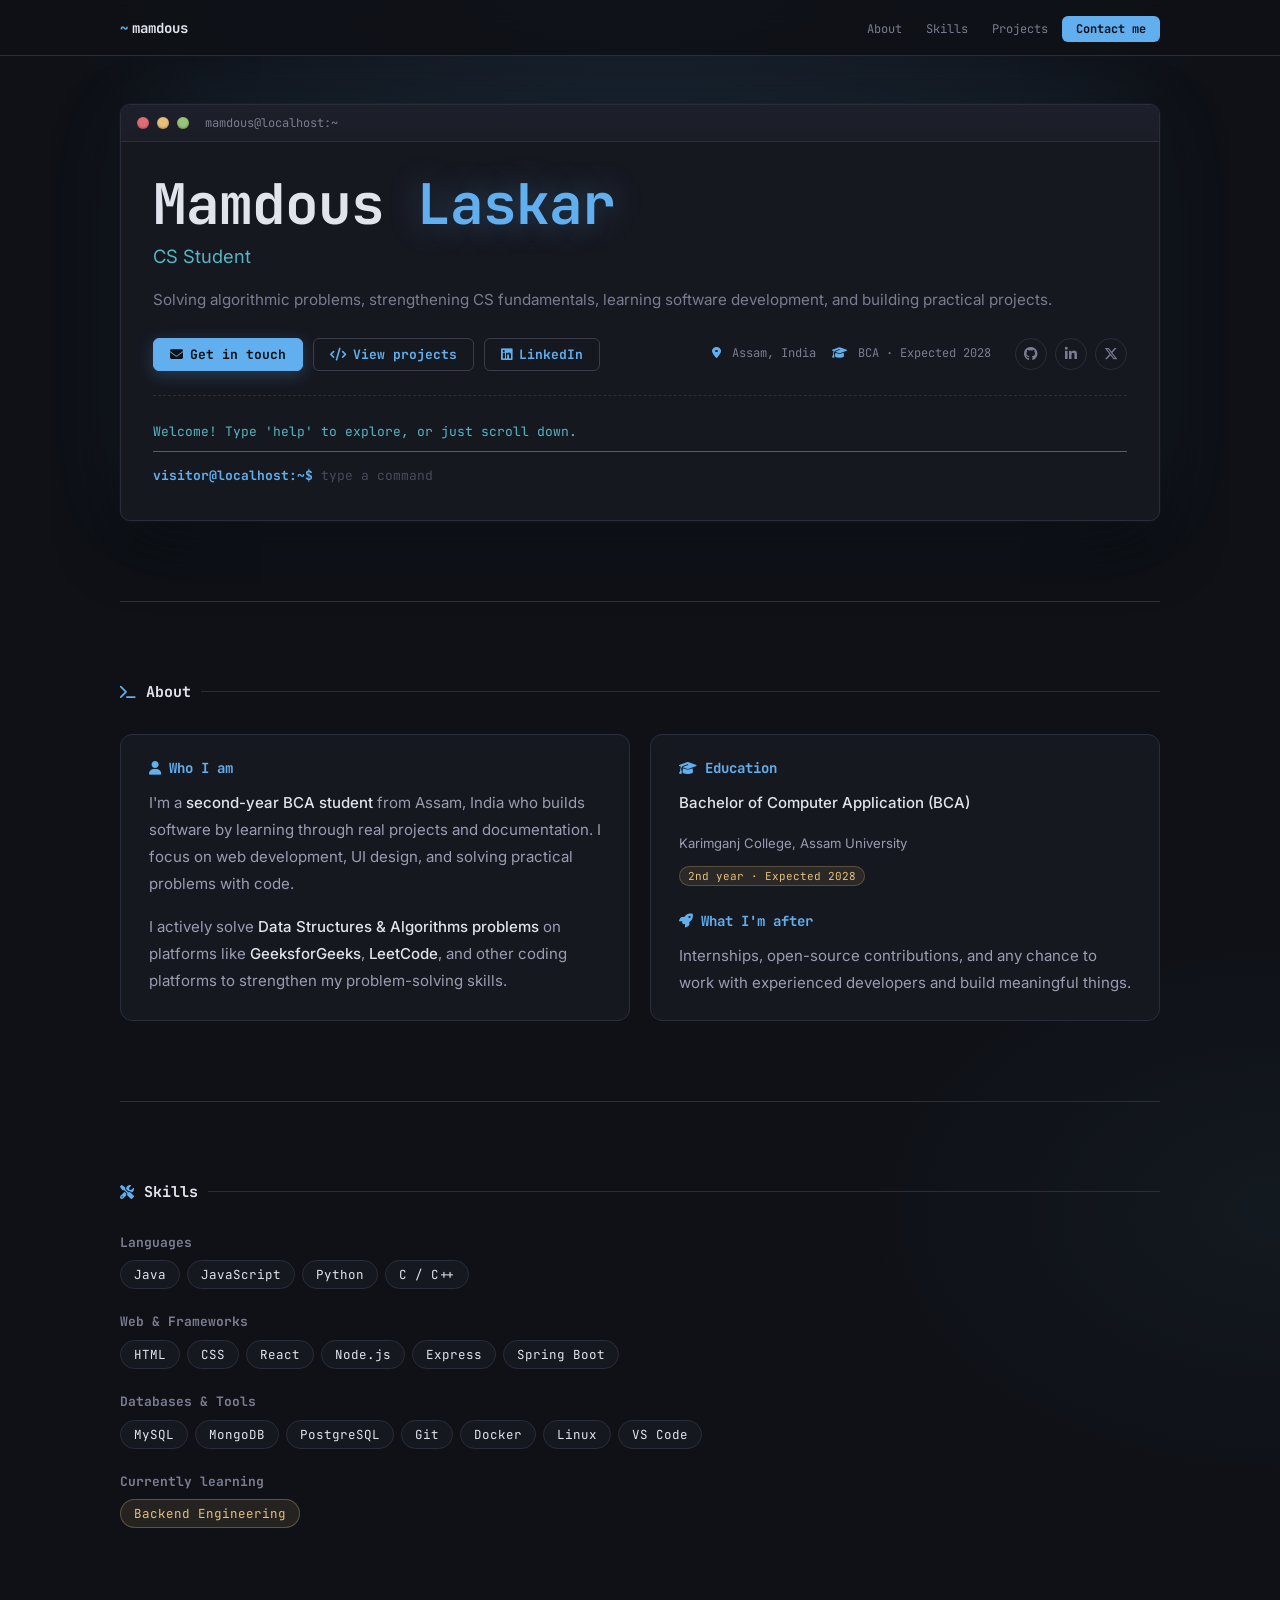
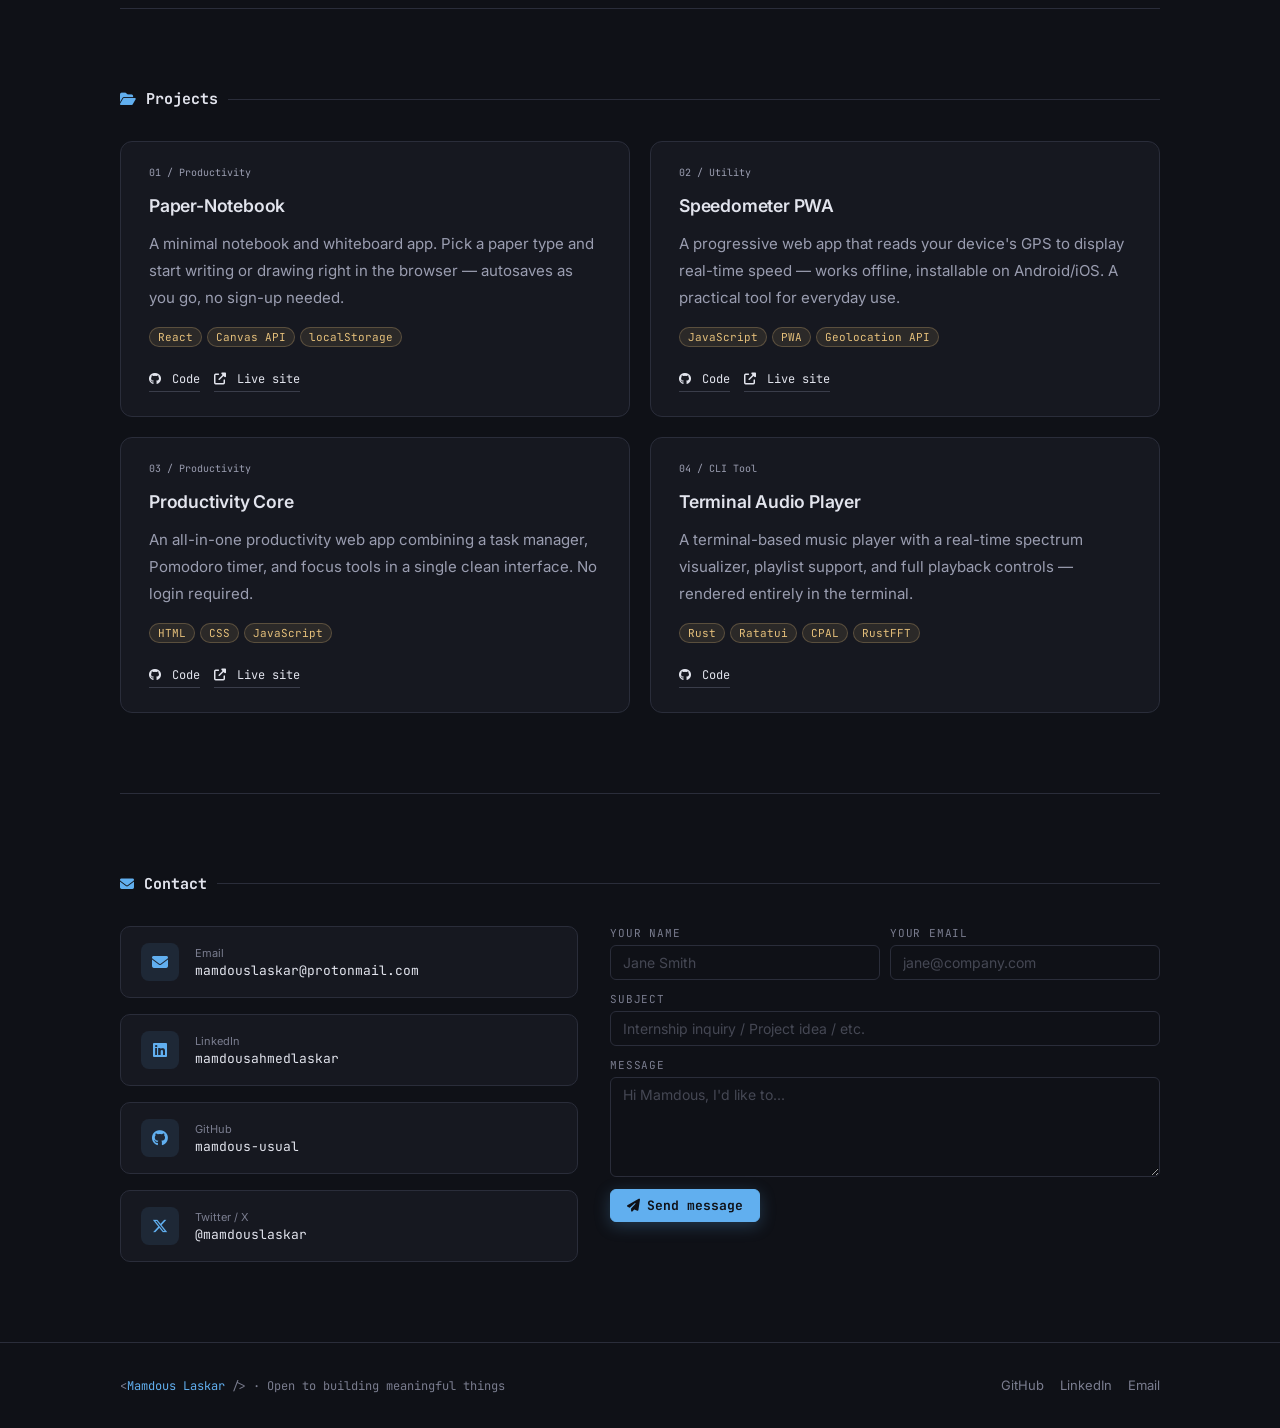
==== commit 412fff58: "Fixed the footer section" ====
--- a/index.html
+++ b/index.html
@@ -138,8 +138,8 @@
     <div>
       <h3 class="skill-group">Languages</h3>
       <div class="pills">
+        <span class="pill">Java</span>
         <span class="pill">JavaScript</span>
-        <span class="pill">Java</span>
         <span class="pill">Python</span>
         <span class="pill">C / C++</span>
       </div>
@@ -170,8 +170,7 @@
     <div>
       <h3 class="skill-group">Currently learning</h3>
       <div class="pills">
-        <span class="pill pill-amber">Advanced DSA</span>
-        <span class="pill pill-amber">Web development</span>
+        <span class="pill pill-amber">Backend Engineering</span>
       </div>
     </div>
   </div>
@@ -279,7 +278,7 @@
 </main>
 
 <footer>
-  <p class="footer-mono">&lt;<span>Mamdous Laskar</span> /&gt; · Built with HTML, CSS &amp; JS</p>
+  <p class="footer-mono">&lt;<span>Mamdous Laskar</span> /&gt; · Open to building meaningful things</p>
   <div class="footer-links">
     <a href="https://github.com/mamdous-usual" target="_blank" rel="noopener">GitHub</a>
     <a href="https://linkedin.com/in/mamdousahmedlaskar" target="_blank" rel="noopener">LinkedIn</a>
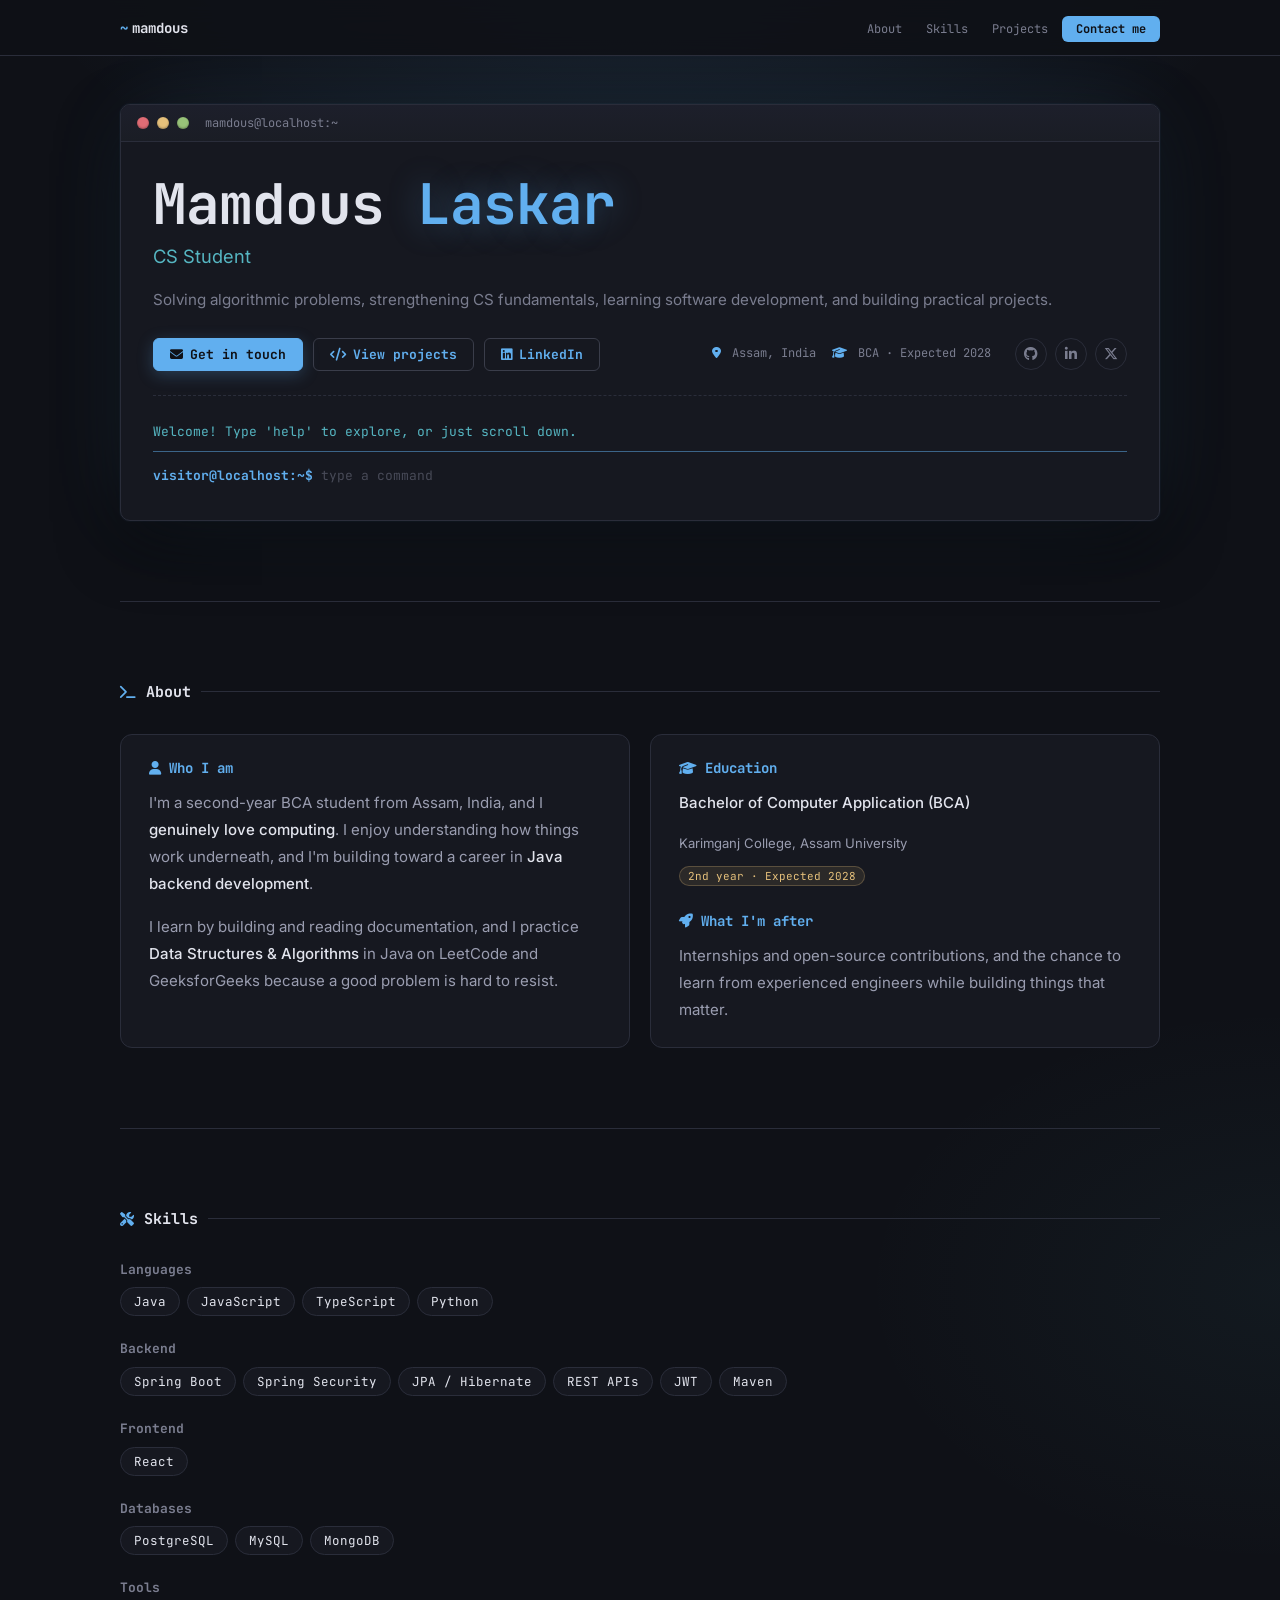
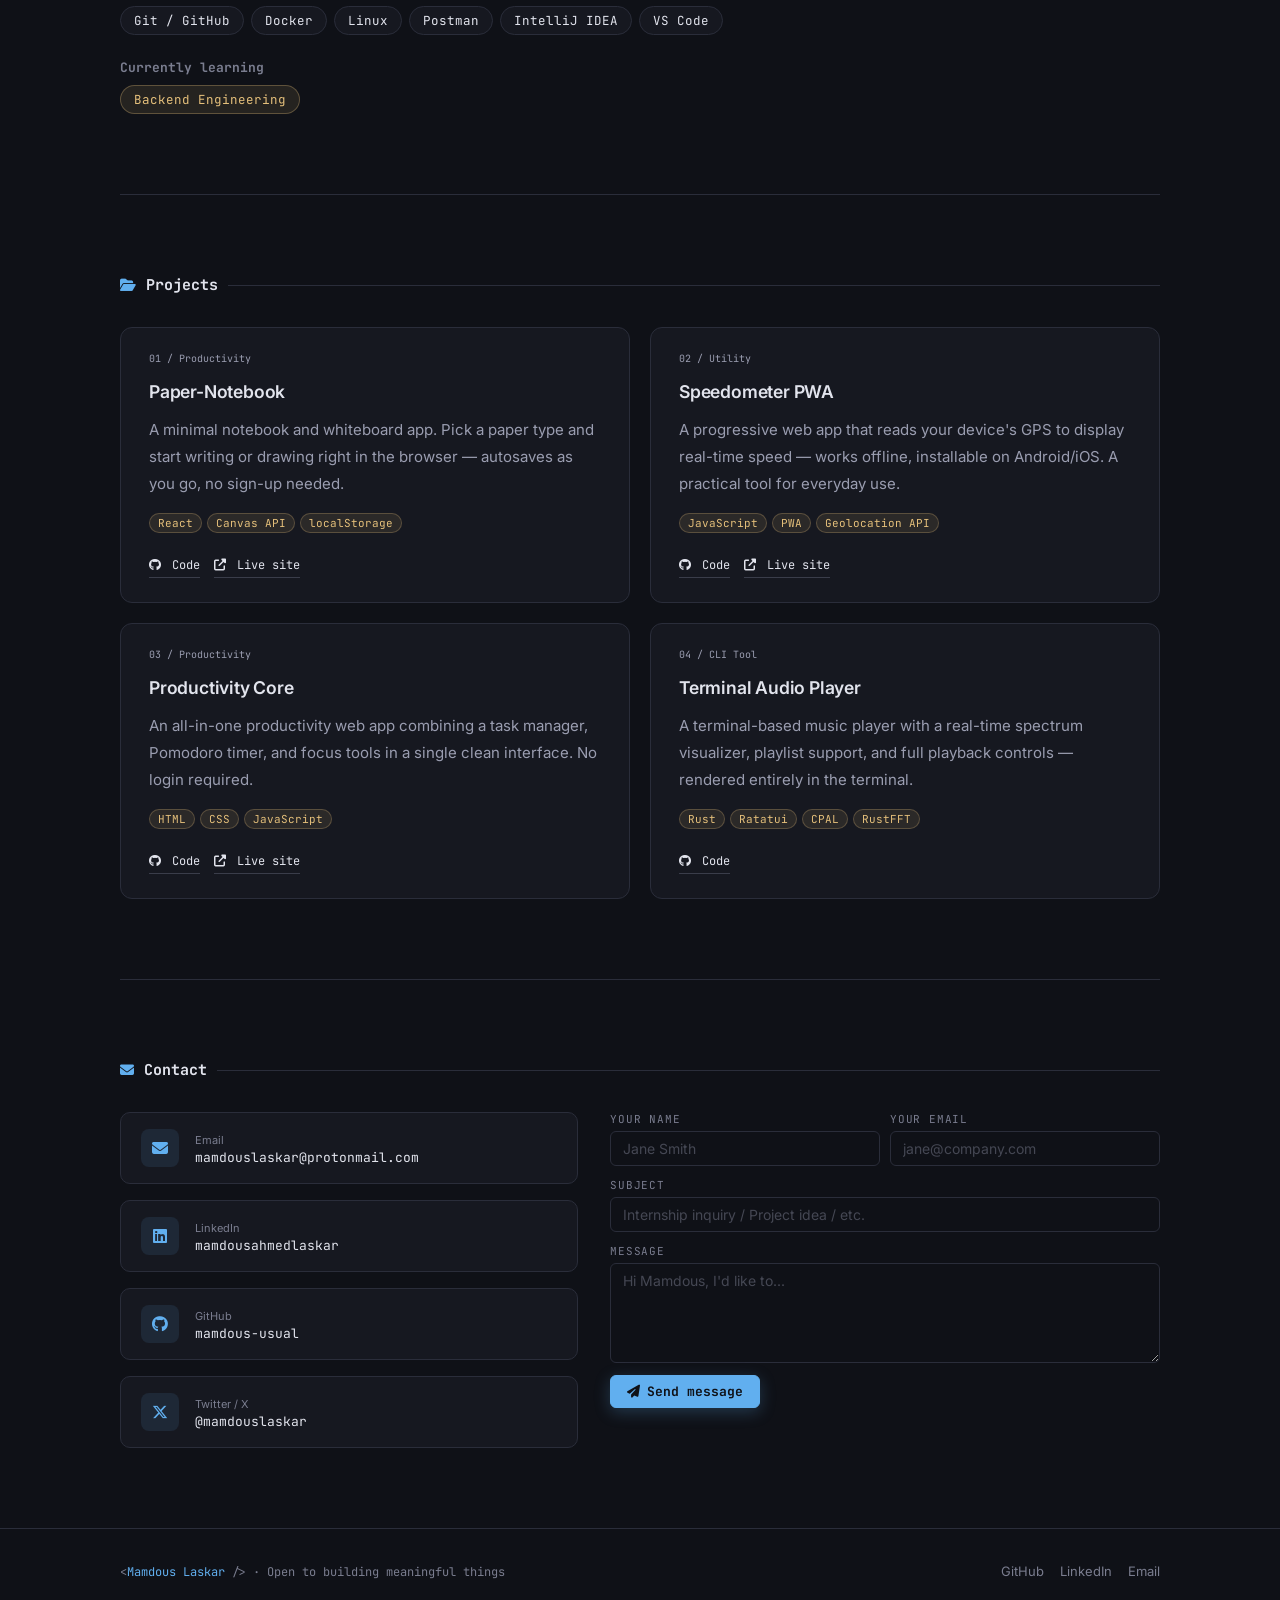
==== commit 79464c4d: "Fix About and skills section" ====
--- a/index.html
+++ b/index.html
@@ -116,8 +116,8 @@
   <div class="grid grid-2">
     <div class="card">
       <h3 class="card-title"><i class="fas fa-user" aria-hidden="true"></i> Who I am</h3>
-      <p>I'm a <strong>second-year BCA student</strong> from Assam, India who builds software by learning through real projects and documentation. I focus on web development, UI design, and solving practical problems with code.</p>
-      <p>I actively solve <strong>Data Structures &amp; Algorithms problems</strong> on platforms like <strong>GeeksforGeeks</strong>, <strong>LeetCode</strong>, and other coding platforms to strengthen my problem-solving skills.</p>
+      <p>I'm a second-year BCA student from Assam, India, and I <strong>genuinely love computing</strong>. I enjoy understanding how things work underneath, and I'm building toward a career in <strong>Java backend development</strong>.</p>
+      <p>I learn by building and reading documentation, and I practice <strong>Data Structures &amp; Algorithms</strong> in Java on LeetCode and GeeksforGeeks because a good problem is hard to resist.</p>
     </div>
     <div class="card">
       <h3 class="card-title"><i class="fas fa-graduation-cap" aria-hidden="true"></i> Education</h3>
@@ -126,7 +126,7 @@
       <span class="tag tag-amber">2nd year · Expected 2028</span>
 
       <h3 class="card-title card-title-spaced"><i class="fas fa-rocket" aria-hidden="true"></i> What I'm after</h3>
-      <p>Internships, open-source contributions, and any chance to work with experienced developers and build meaningful things.</p>
+      <p>Internships and open-source contributions, and the chance to learn from experienced engineers while building things that matter.</p>
     </div>
   </div>
 </section>
@@ -140,30 +140,43 @@
       <div class="pills">
         <span class="pill">Java</span>
         <span class="pill">JavaScript</span>
+        <span class="pill">TypeScript</span>
         <span class="pill">Python</span>
-        <span class="pill">C / C++</span>
-      </div>
-    </div>
-    <div>
-      <h3 class="skill-group">Web &amp; Frameworks</h3>
-      <div class="pills">
-        <span class="pill">HTML</span>
-        <span class="pill">CSS</span>
+      </div>
+    </div>
+    <div>
+      <h3 class="skill-group">Backend</h3>
+      <div class="pills">
+        <span class="pill">Spring Boot</span>
+        <span class="pill">Spring Security</span>
+        <span class="pill">JPA / Hibernate</span>
+        <span class="pill">REST APIs</span>
+        <span class="pill">JWT</span>
+        <span class="pill">Maven</span>
+      </div>
+    </div>
+    <div>
+      <h3 class="skill-group">Frontend</h3>
+      <div class="pills">
         <span class="pill">React</span>
-        <span class="pill">Node.js</span>
-        <span class="pill">Express</span>
-        <span class="pill">Spring Boot</span>
-      </div>
-    </div>
-    <div>
-      <h3 class="skill-group">Databases &amp; Tools</h3>
-      <div class="pills">
+      </div>
+    </div>
+    <div>
+      <h3 class="skill-group">Databases</h3>
+      <div class="pills">
+        <span class="pill">PostgreSQL</span>
         <span class="pill">MySQL</span>
         <span class="pill">MongoDB</span>
-        <span class="pill">PostgreSQL</span>
-        <span class="pill">Git</span>
+      </div>
+    </div>
+    <div>
+      <h3 class="skill-group">Tools</h3>
+      <div class="pills">
+        <span class="pill">Git / GitHub</span>
         <span class="pill">Docker</span>
         <span class="pill">Linux</span>
+        <span class="pill">Postman</span>
+        <span class="pill">IntelliJ IDEA</span>
         <span class="pill">VS Code</span>
       </div>
     </div>
@@ -175,7 +188,6 @@
     </div>
   </div>
 </section>
-
 <!-- Projects -->
 <section id="projects" class="fade-in" aria-labelledby="projects-heading">
   <h2 class="section-label" id="projects-heading"><i class="fas fa-folder-open" aria-hidden="true"></i> Projects</h2>
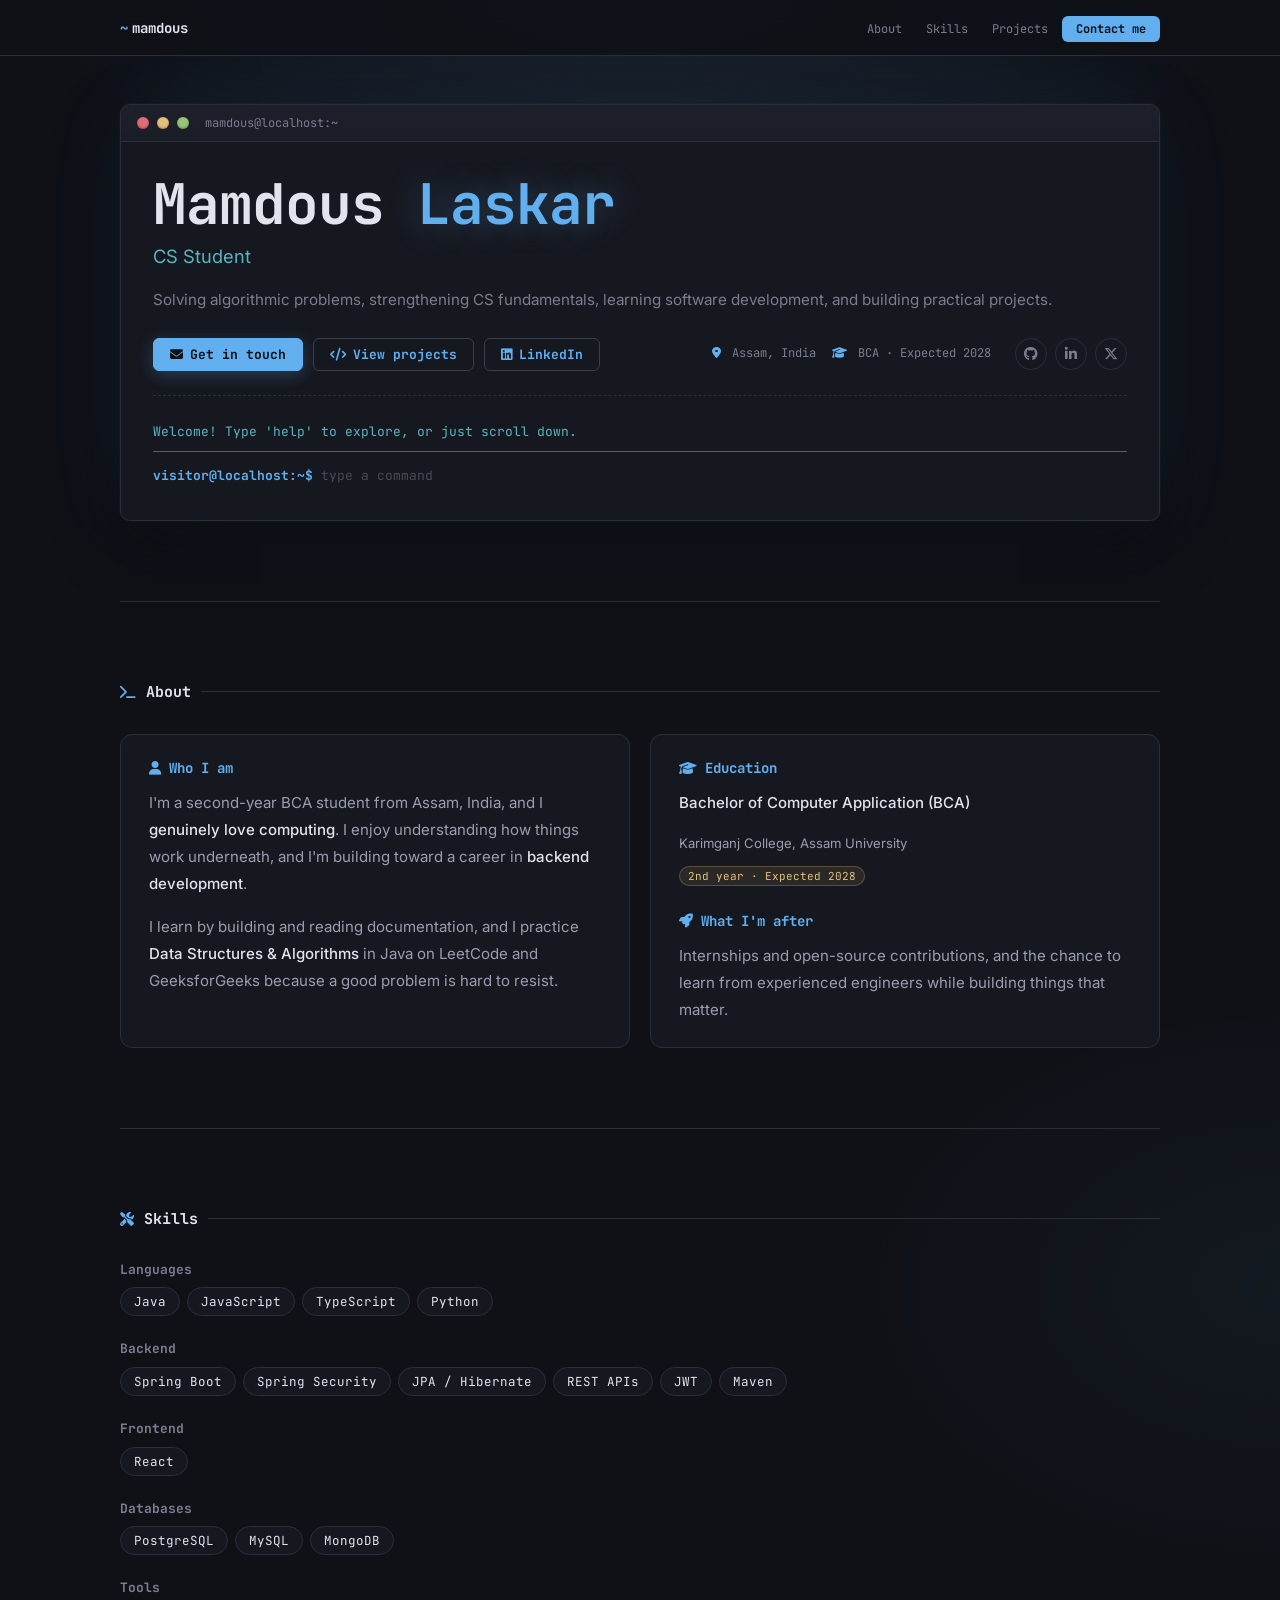
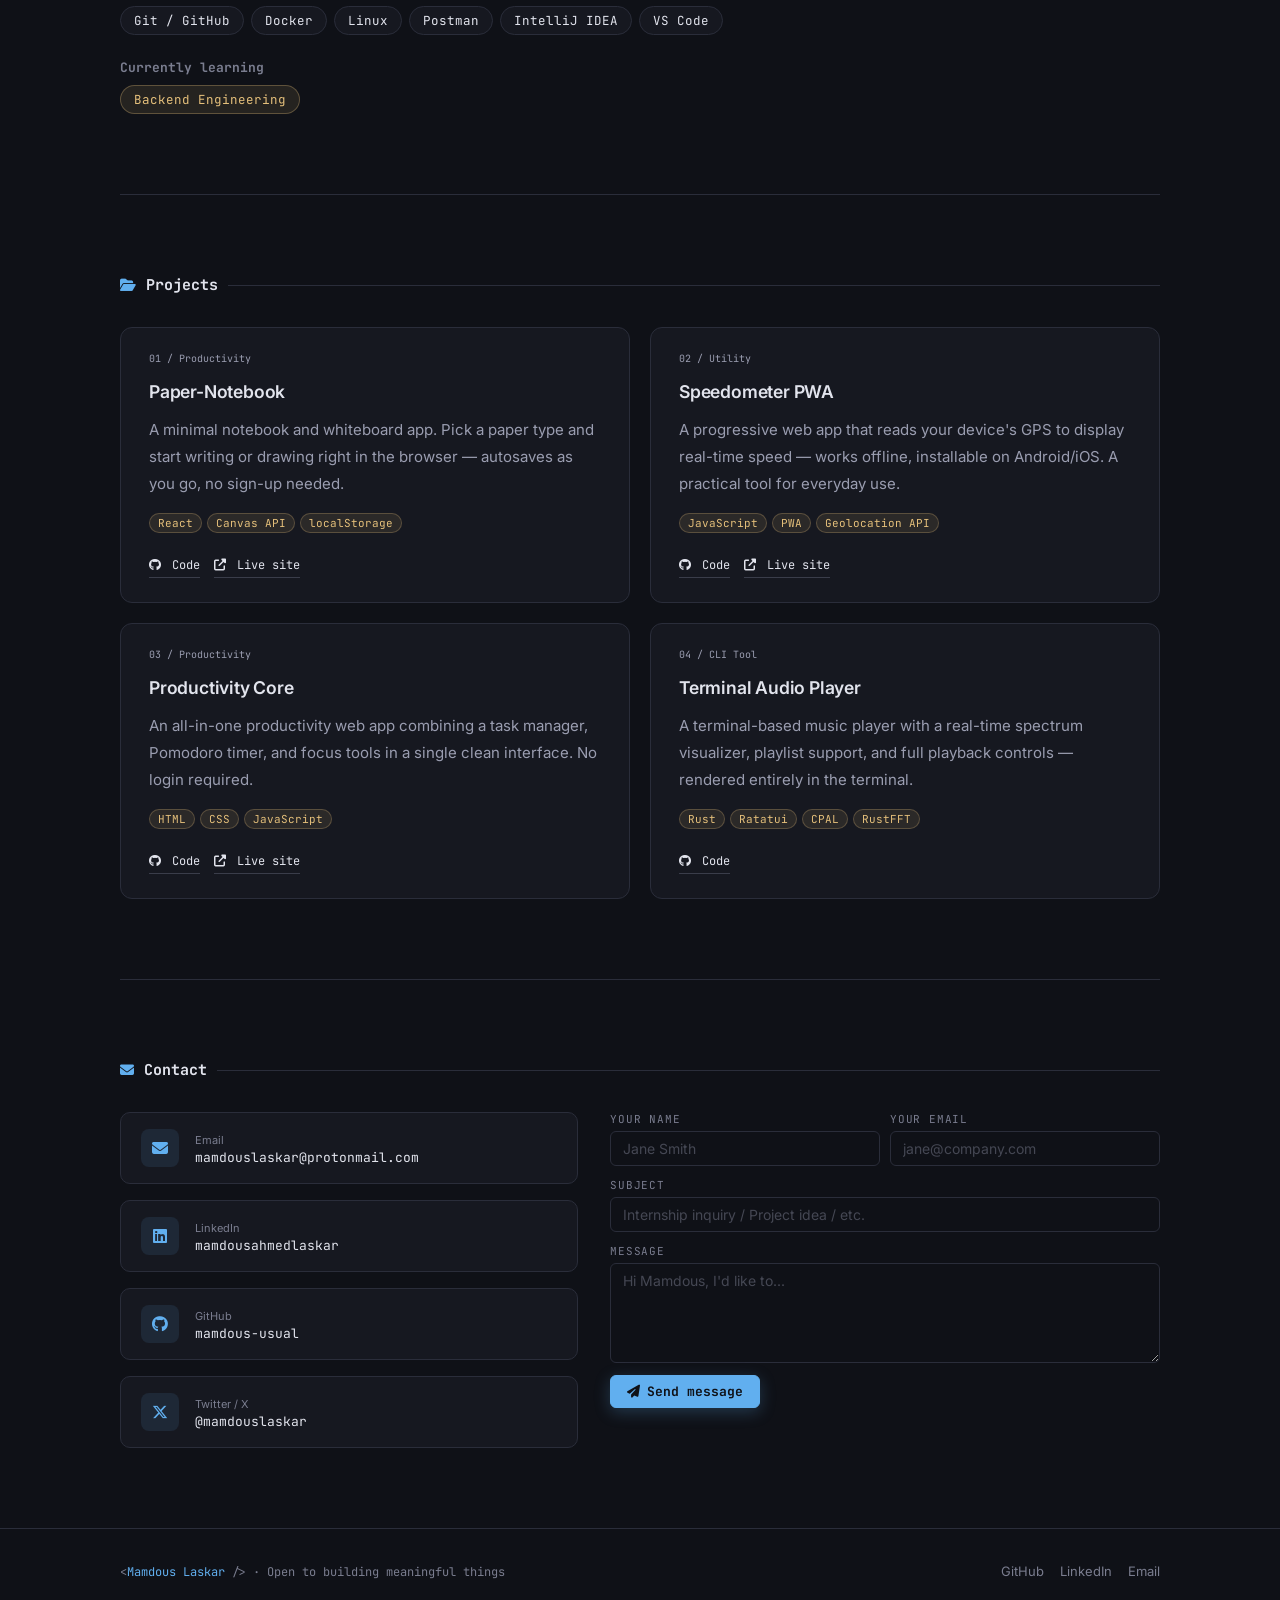
==== commit 57e692af: "Fix About and skills section" ====
--- a/index.html
+++ b/index.html
@@ -116,7 +116,7 @@
   <div class="grid grid-2">
     <div class="card">
       <h3 class="card-title"><i class="fas fa-user" aria-hidden="true"></i> Who I am</h3>
-      <p>I'm a second-year BCA student from Assam, India, and I <strong>genuinely love computing</strong>. I enjoy understanding how things work underneath, and I'm building toward a career in <strong>Java backend development</strong>.</p>
+      <p>I'm a second-year BCA student from Assam, India, and I <strong>genuinely love computing</strong>. I enjoy understanding how things work underneath, and I'm building toward a career in <strong>backend development</strong>.</p>
       <p>I learn by building and reading documentation, and I practice <strong>Data Structures &amp; Algorithms</strong> in Java on LeetCode and GeeksforGeeks because a good problem is hard to resist.</p>
     </div>
     <div class="card">
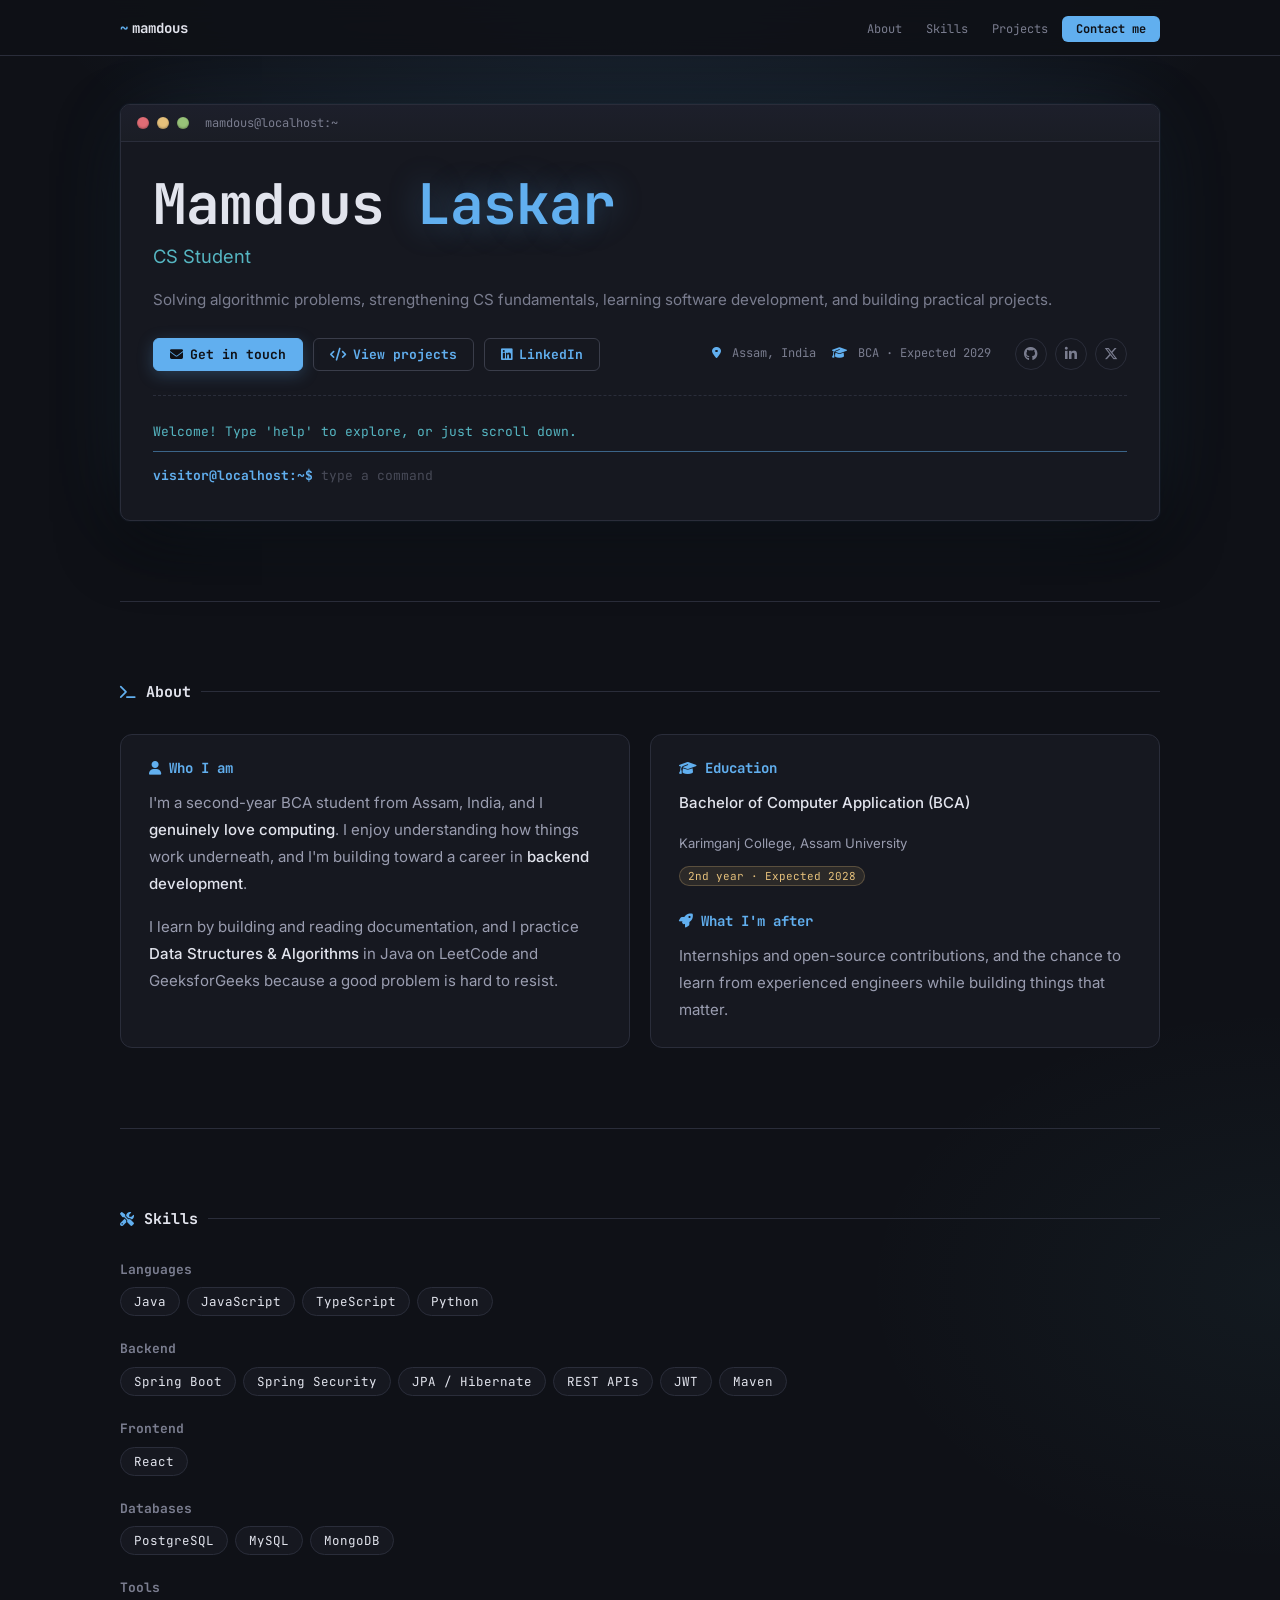
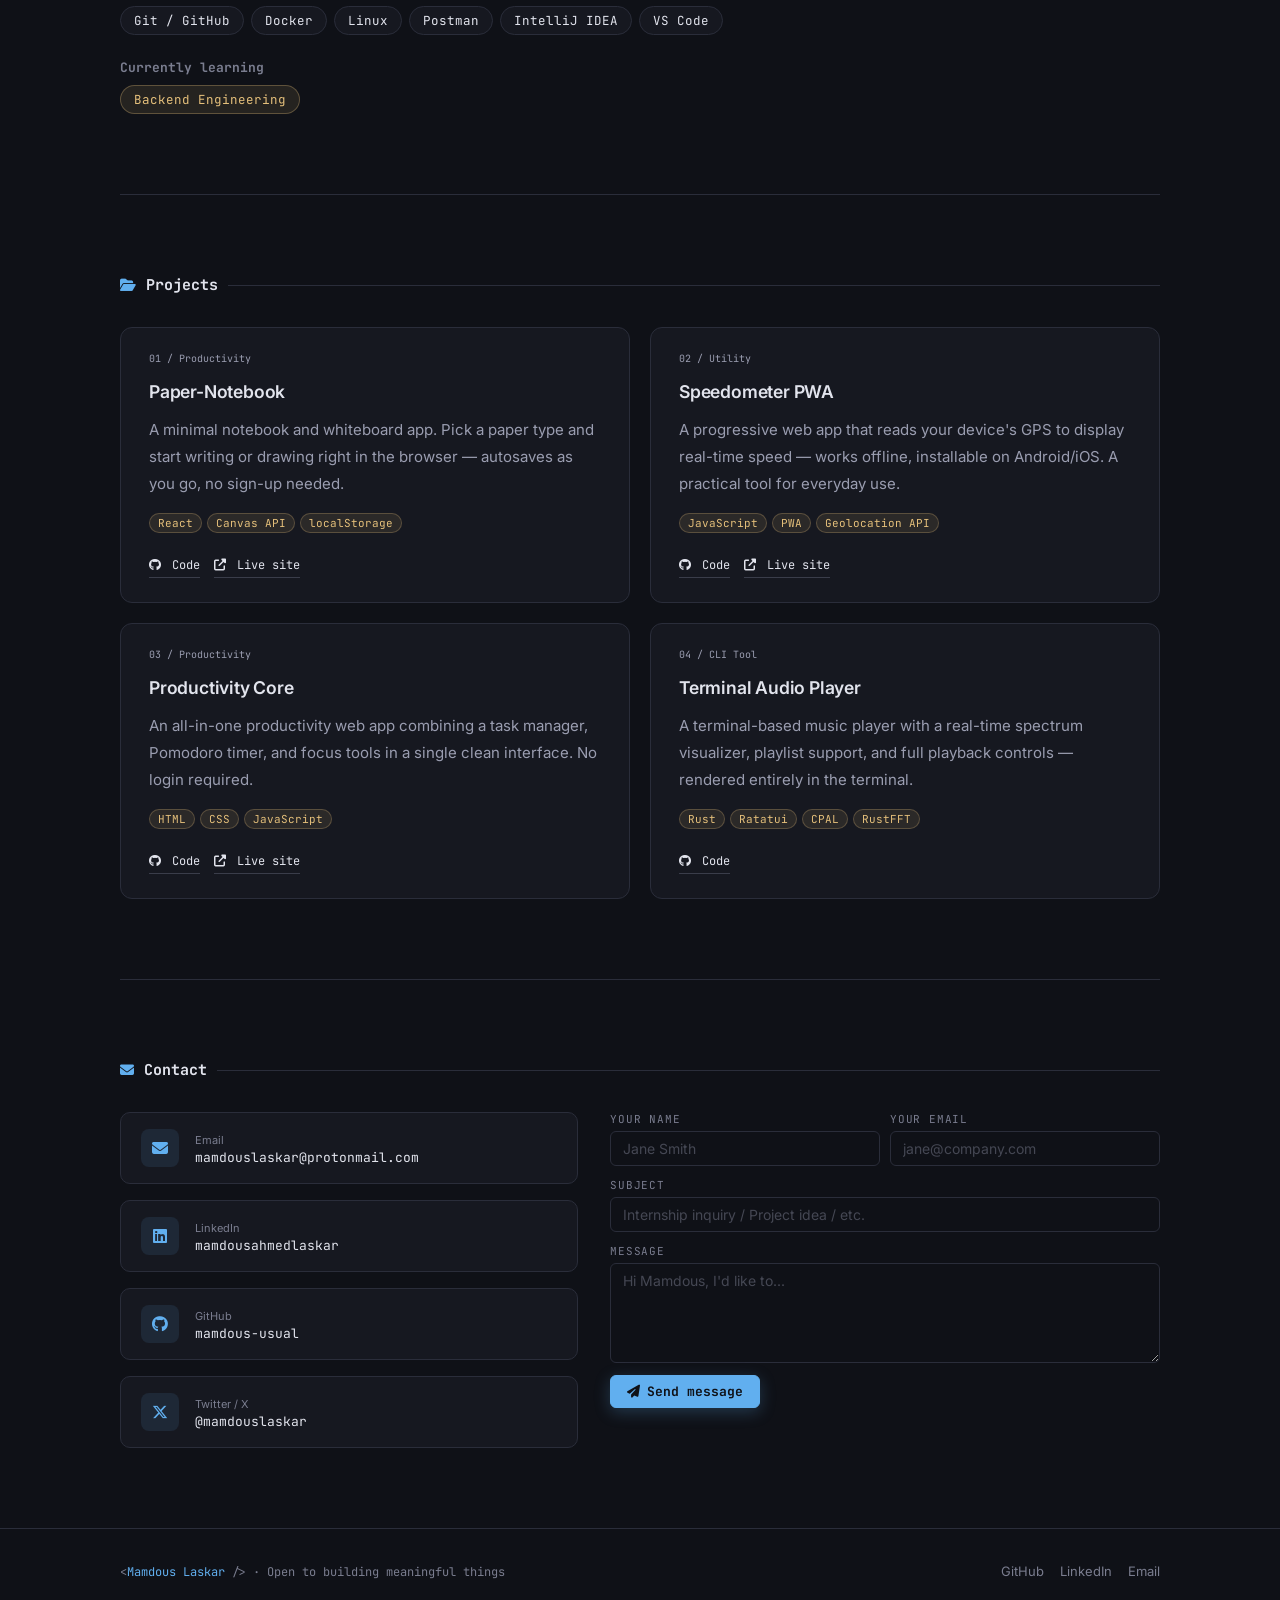
==== commit 30165c40: "Update expected graduation year to 2029" ====
--- a/index.html
+++ b/index.html
@@ -10,9 +10,9 @@
 <meta property="og:title" content="Mamdous Laskar">
 <meta property="og:description" content="A curious mind with a thing for computers.">
 <meta property="og:type" content="website">
-<meta property="og:url" content="https://mamdous.vercel.app/">
+<meta property="og:url" content="https://mamdous.dev/">
 <meta name="twitter:card" content="summary">
-<link rel="canonical" href="https://mamdous.vercel.app/">
+<link rel="canonical" href="https://mamdous.dev/">
 <link rel="icon" type="image/svg+xml" href="favicon.svg">
 
 <link rel="preconnect" href="https://fonts.googleapis.com">
@@ -28,7 +28,7 @@
   "@type": "Person",
   "name": "Mamdous Laskar",
   "jobTitle": "Computer Science Student",
-  "url": "https://mamdous.me",
+  "url": "https://mamdous.dev",
   "sameAs": [
     "https://github.com/mamdous-usual",
     "https://linkedin.com/in/mamdousahmedlaskar",
@@ -87,7 +87,7 @@
         <div class="intro-side">
           <ul class="meta">
             <li><i class="fas fa-map-marker-alt" aria-hidden="true"></i> Assam, India</li>
-            <li><i class="fas fa-graduation-cap" aria-hidden="true"></i> BCA · Expected 2028</li>
+            <li><i class="fas fa-graduation-cap" aria-hidden="true"></i> BCA · Expected 2029</li>
           </ul>
           <div class="social">
             <a href="https://github.com/mamdous-usual" target="_blank" rel="noopener" aria-label="GitHub"><i class="fab fa-github" aria-hidden="true"></i></a>
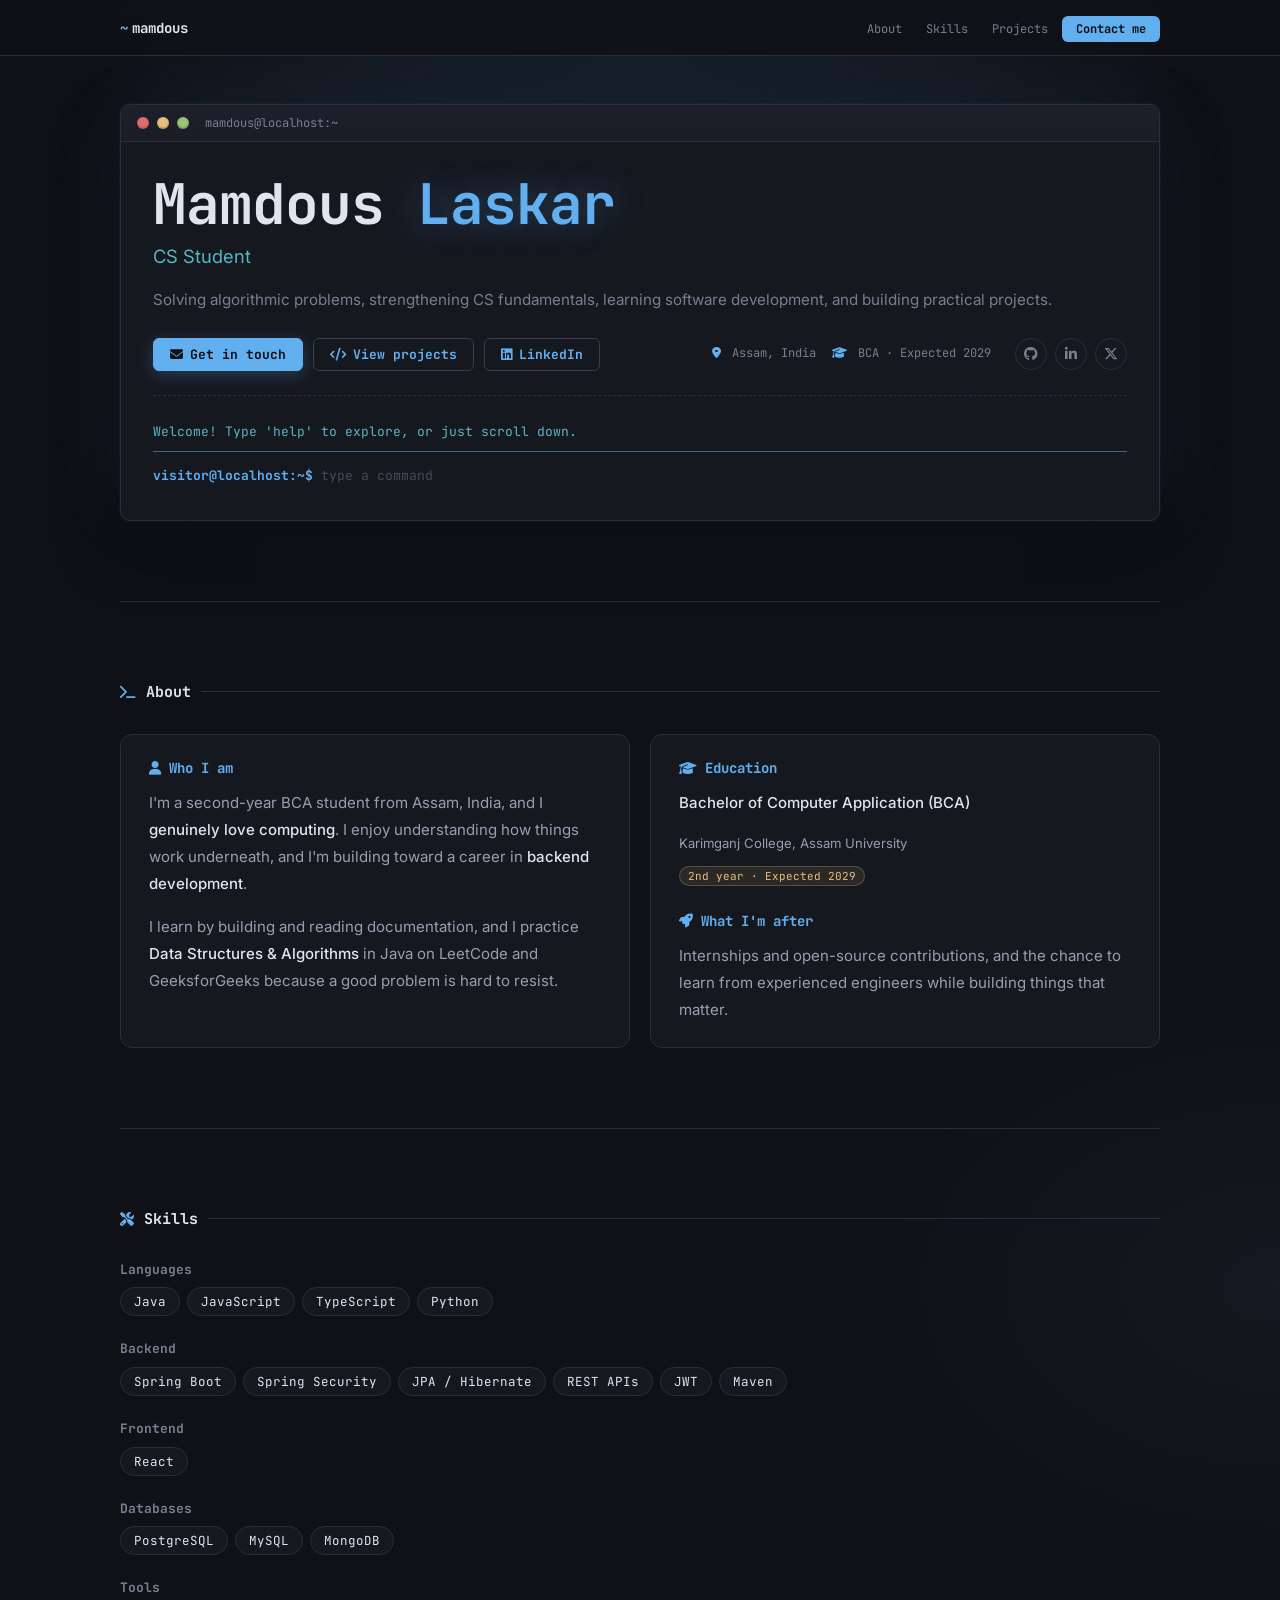
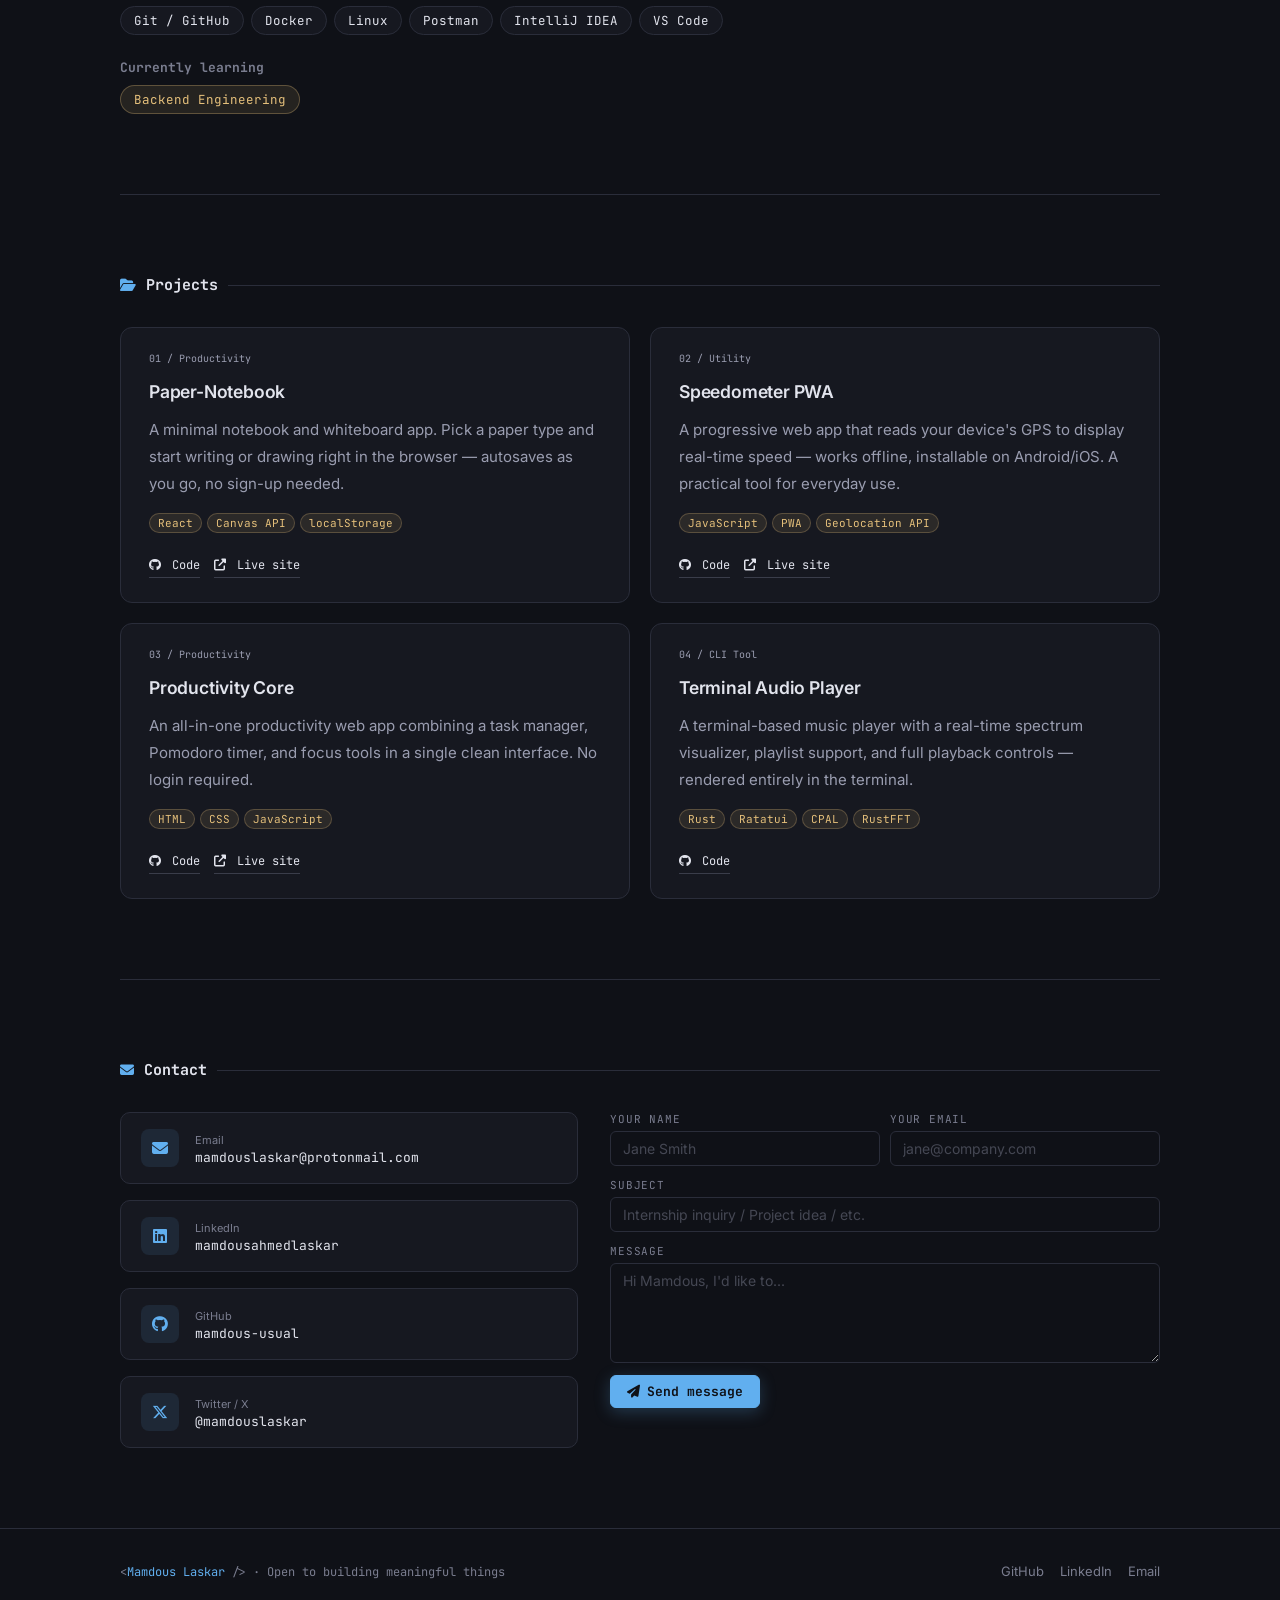
==== commit 6f8992bd: "Update expected graduation year to 2029" ====
--- a/index.html
+++ b/index.html
@@ -123,7 +123,7 @@
       <h3 class="card-title"><i class="fas fa-graduation-cap" aria-hidden="true"></i> Education</h3>
       <p class="edu-degree">Bachelor of Computer Application (BCA)</p>
       <p class="edu-school">Karimganj College, Assam University</p>
-      <span class="tag tag-amber">2nd year · Expected 2028</span>
+      <span class="tag tag-amber">2nd year · Expected 2029</span>
 
       <h3 class="card-title card-title-spaced"><i class="fas fa-rocket" aria-hidden="true"></i> What I'm after</h3>
       <p>Internships and open-source contributions, and the chance to learn from experienced engineers while building things that matter.</p>
